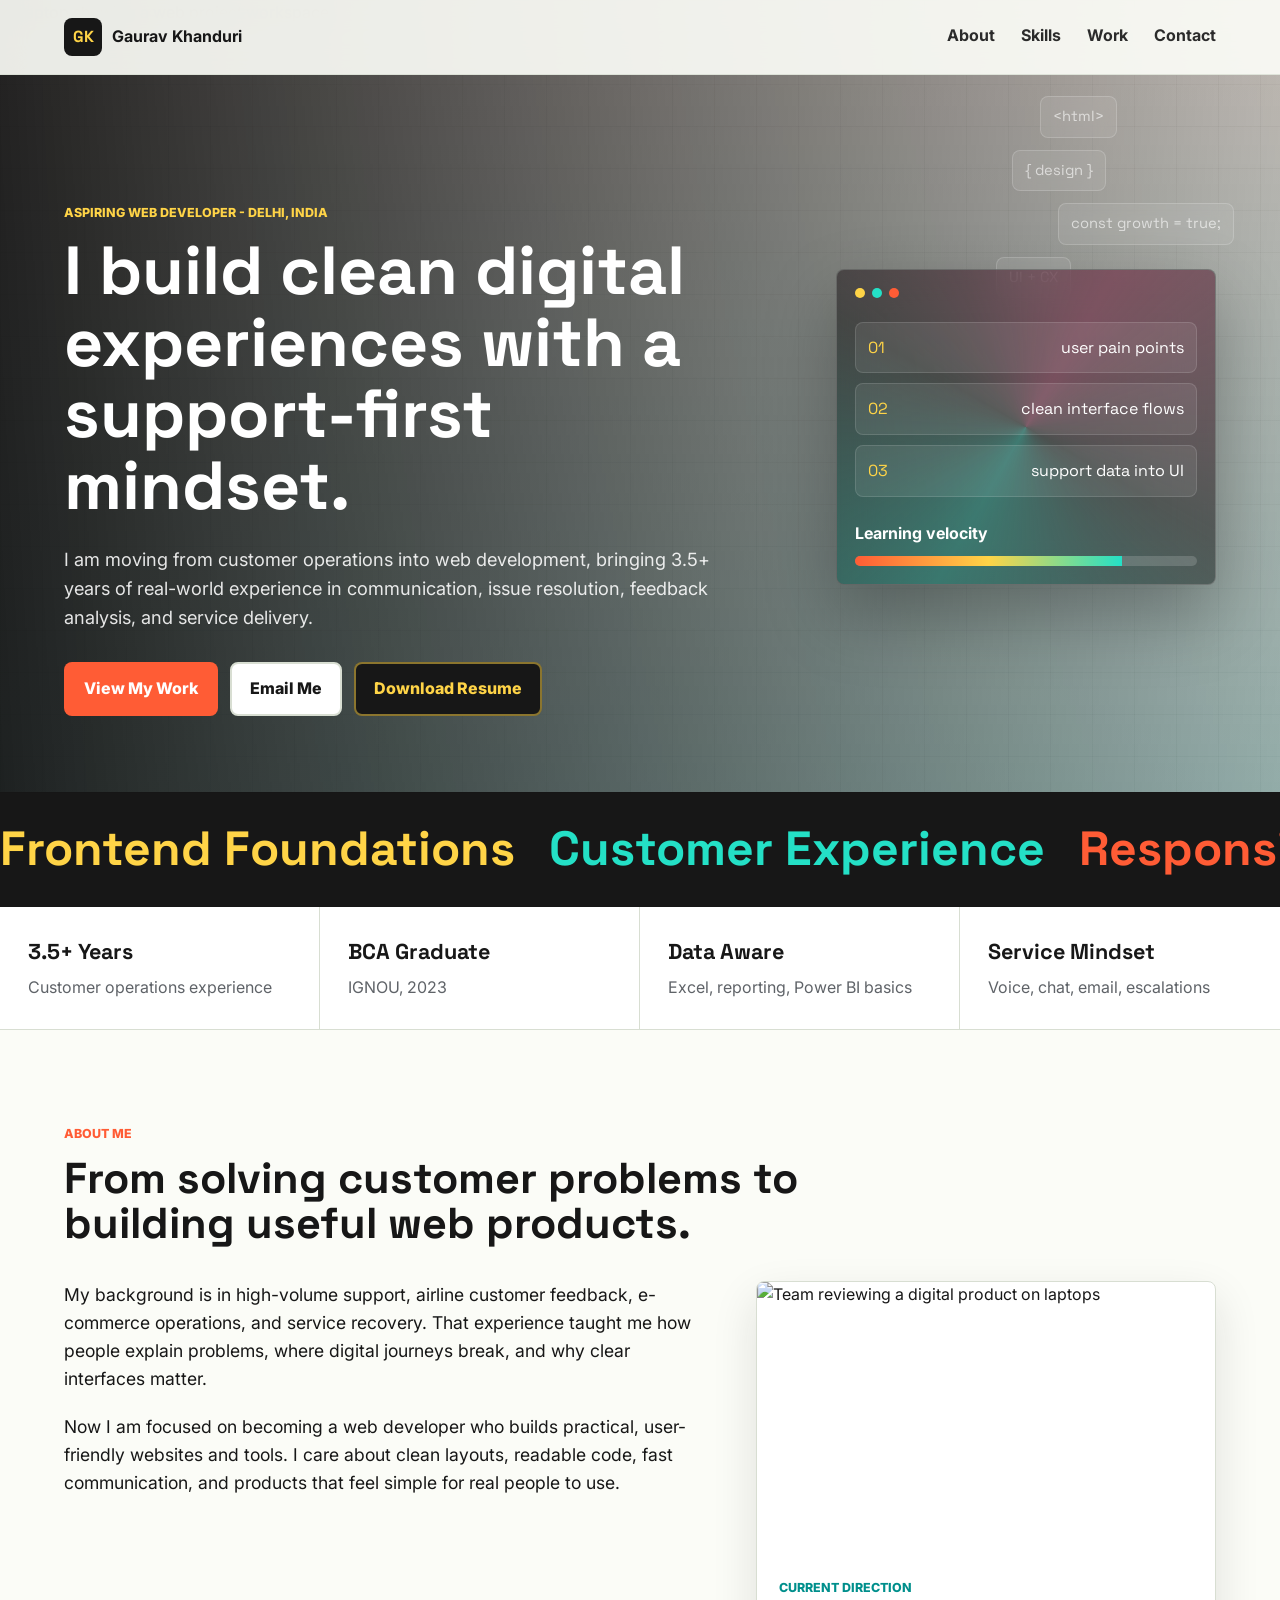
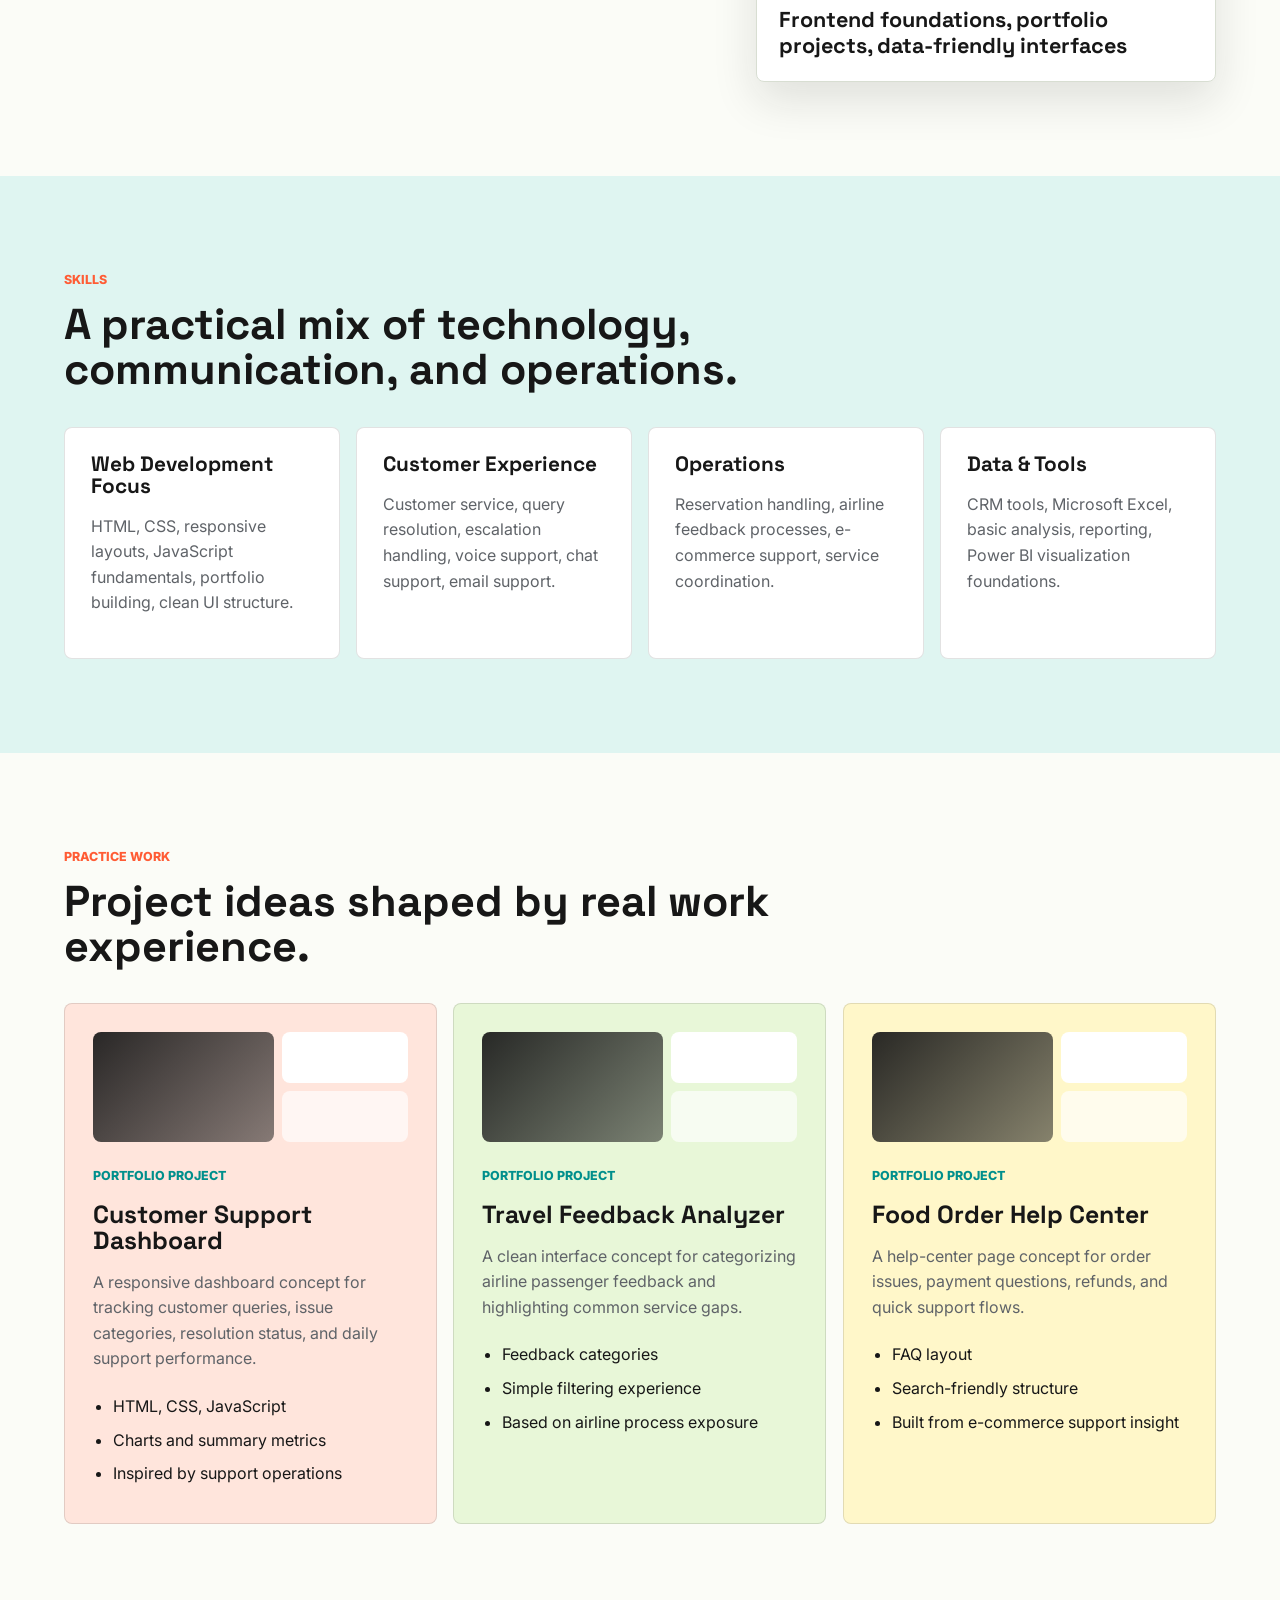
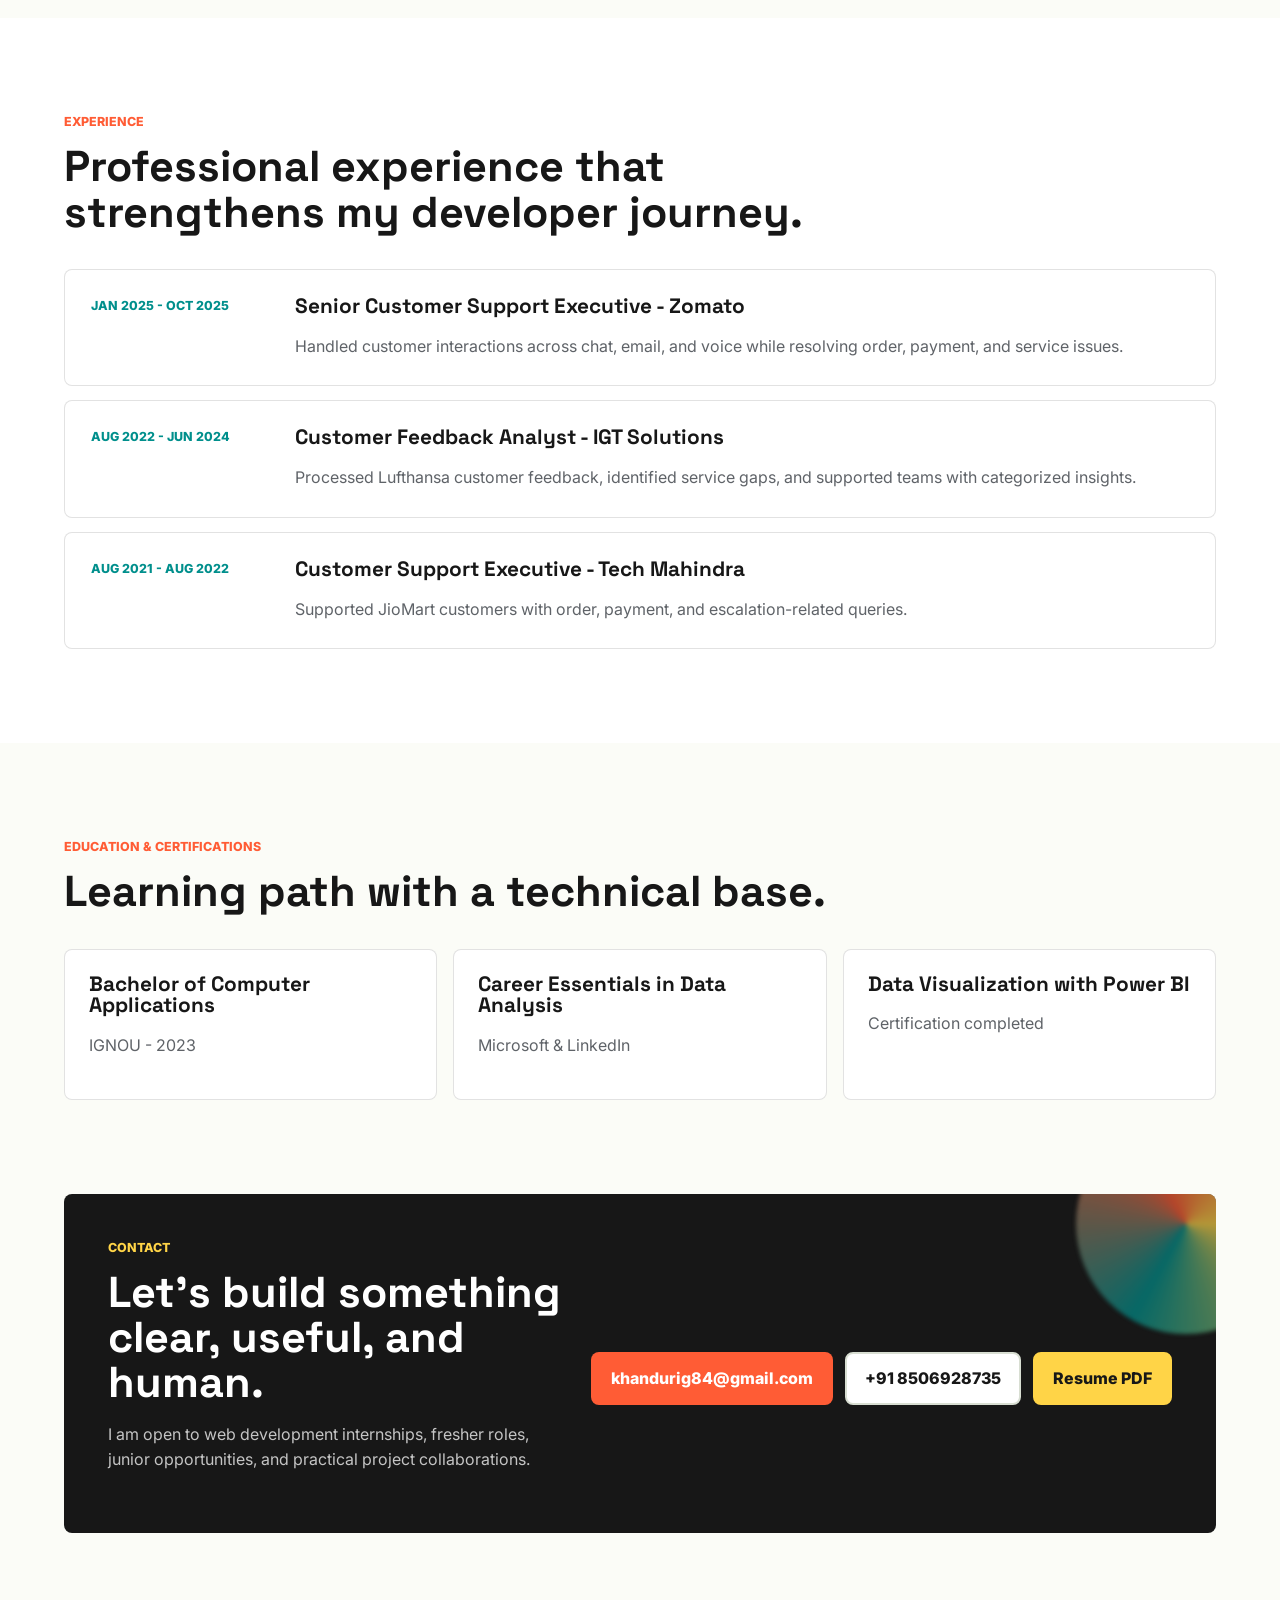
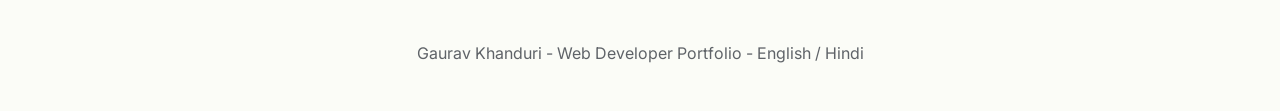
==== index.html @ 5c30df86 "Add files via upload" ====
<!DOCTYPE html>
<html lang="en">
<head>
  <meta charset="UTF-8">
  <meta name="viewport" content="width=device-width, initial-scale=1.0">
  <meta name="description" content="Portfolio of Gaurav Khanduri, an aspiring web developer from Delhi with a background in customer operations, airline processes, and data reporting.">
  <title>Gaurav Khanduri | Web Developer Portfolio</title>
  <link rel="preconnect" href="https://fonts.googleapis.com">
  <link rel="preconnect" href="https://fonts.gstatic.com" crossorigin>
  <link href="https://fonts.googleapis.com/css2?family=Inter:wght@400;500;600;700;800&family=Space+Grotesk:wght@600;700&display=swap" rel="stylesheet">
  <link rel="stylesheet" href="styles.css">
</head>
<body>
  <div class="scroll-progress" aria-hidden="true"></div>
  <div class="cursor-glow" aria-hidden="true"></div>

  <header class="site-header">
    <a class="brand" href="#home" aria-label="Gaurav Khanduri home">
      <span>GK</span>
      <strong>Gaurav Khanduri</strong>
    </a>
    <button class="menu-toggle" type="button" aria-label="Toggle navigation" aria-expanded="false">
      <span></span>
      <span></span>
    </button>
    <nav class="site-nav" aria-label="Primary navigation">
      <a href="#about">About</a>
      <a href="#skills">Skills</a>
      <a href="#work">Work</a>
      <a href="#contact">Contact</a>
    </nav>
  </header>

  <main id="home">
    <section class="hero">
      <img class="hero-image" src="https://images.unsplash.com/photo-1516321318423-f06f85e504b3?auto=format&fit=crop&w=1800&q=80" alt="Laptop showing a web project workspace">
      <div class="hero-overlay"></div>
      <div class="code-rain" aria-hidden="true">
        <span>&lt;html&gt;</span>
        <span>{ design }</span>
        <span>const growth = true;</span>
        <span>UI + CX</span>
      </div>
      <div class="hero-content">
        <p class="eyebrow reveal-item">Aspiring Web Developer - Delhi, India</p>
        <div class="headline-mask reveal-item">
          <h1>I build clean digital experiences with a support-first mindset.</h1>
        </div>
        <p class="hero-copy">
          I am moving from customer operations into web development, bringing 3.5+ years of real-world experience in communication, issue resolution, feedback analysis, and service delivery.
        </p>
        <div class="hero-actions">
          <a class="button primary" href="#work">View My Work</a>
          <a class="button secondary" href="mailto:khandurig84@gmail.com">Email Me</a>
          <a class="button resume-button" href="assets/Gaurav-Khanduri-Resume.pdf" download>Download Resume</a>
        </div>
      </div>
      <aside class="hero-lab" aria-label="Portfolio highlights">
        <div class="lab-topbar">
          <span></span>
          <span></span>
          <span></span>
        </div>
        <p class="lab-line"><span>01</span> user pain points</p>
        <p class="lab-line"><span>02</span> clean interface flows</p>
        <p class="lab-line"><span>03</span> support data into UI</p>
        <div class="lab-meter">
          <strong>Learning velocity</strong>
          <span></span>
        </div>
      </aside>
    </section>

    <section class="marquee-strip" aria-label="Portfolio focus areas">
      <div class="marquee-track">
        <span>Frontend Foundations</span>
        <span>Customer Experience</span>
        <span>Responsive UI</span>
        <span>Data-Friendly Design</span>
        <span>Service Thinking</span>
        <span>Frontend Foundations</span>
        <span>Customer Experience</span>
        <span>Responsive UI</span>
        <span>Data-Friendly Design</span>
        <span>Service Thinking</span>
      </div>
    </section>

    <section class="intro-strip reveal-section" aria-label="Quick profile">
      <div>
        <strong>3.5+ Years</strong>
        <span>Customer operations experience</span>
      </div>
      <div>
        <strong>BCA Graduate</strong>
        <span>IGNOU, 2023</span>
      </div>
      <div>
        <strong>Data Aware</strong>
        <span>Excel, reporting, Power BI basics</span>
      </div>
      <div>
        <strong>Service Mindset</strong>
        <span>Voice, chat, email, escalations</span>
      </div>
    </section>

    <section class="section about-section reveal-section" id="about">
      <div class="section-heading">
        <p class="eyebrow">About Me</p>
        <h2>From solving customer problems to building useful web products.</h2>
      </div>
      <div class="about-grid">
        <div class="about-copy">
          <p>
            My background is in high-volume support, airline customer feedback, e-commerce operations, and service recovery. That experience taught me how people explain problems, where digital journeys break, and why clear interfaces matter.
          </p>
          <p>
            Now I am focused on becoming a web developer who builds practical, user-friendly websites and tools. I care about clean layouts, readable code, fast communication, and products that feel simple for real people to use.
          </p>
        </div>
        <div class="profile-panel">
          <img src="https://images.unsplash.com/photo-1551434678-e076c223a692?auto=format&fit=crop&w=900&q=80" alt="Team reviewing a digital product on laptops">
          <div>
            <span>Current Direction</span>
            <strong>Frontend foundations, portfolio projects, data-friendly interfaces</strong>
          </div>
        </div>
      </div>
    </section>

    <section class="section skills-section reveal-section" id="skills">
      <div class="section-heading">
        <p class="eyebrow">Skills</p>
        <h2>A practical mix of technology, communication, and operations.</h2>
      </div>
      <div class="skill-lanes">
        <article class="skill-card motion-card">
          <h3>Web Development Focus</h3>
          <p>HTML, CSS, responsive layouts, JavaScript fundamentals, portfolio building, clean UI structure.</p>
        </article>
        <article class="skill-card motion-card">
          <h3>Customer Experience</h3>
          <p>Customer service, query resolution, escalation handling, voice support, chat support, email support.</p>
        </article>
        <article class="skill-card motion-card">
          <h3>Operations</h3>
          <p>Reservation handling, airline feedback processes, e-commerce support, service coordination.</p>
        </article>
        <article class="skill-card motion-card">
          <h3>Data & Tools</h3>
          <p>CRM tools, Microsoft Excel, basic analysis, reporting, Power BI visualization foundations.</p>
        </article>
      </div>
    </section>

    <section class="section work-section reveal-section" id="work">
      <div class="section-heading">
        <p class="eyebrow">Practice Work</p>
        <h2>Project ideas shaped by real work experience.</h2>
      </div>
      <div class="project-grid">
        <article class="project-card accent-coral motion-card">
          <div class="project-visual">
            <span></span><span></span><span></span>
          </div>
          <span class="project-tag">Portfolio Project</span>
          <h3>Customer Support Dashboard</h3>
          <p>A responsive dashboard concept for tracking customer queries, issue categories, resolution status, and daily support performance.</p>
          <ul>
            <li>HTML, CSS, JavaScript</li>
            <li>Charts and summary metrics</li>
            <li>Inspired by support operations</li>
          </ul>
        </article>
        <article class="project-card accent-green motion-card">
          <div class="project-visual">
            <span></span><span></span><span></span>
          </div>
          <span class="project-tag">Portfolio Project</span>
          <h3>Travel Feedback Analyzer</h3>
          <p>A clean interface concept for categorizing airline passenger feedback and highlighting common service gaps.</p>
          <ul>
            <li>Feedback categories</li>
            <li>Simple filtering experience</li>
            <li>Based on airline process exposure</li>
          </ul>
        </article>
        <article class="project-card accent-yellow motion-card">
          <div class="project-visual">
            <span></span><span></span><span></span>
          </div>
          <span class="project-tag">Portfolio Project</span>
          <h3>Food Order Help Center</h3>
          <p>A help-center page concept for order issues, payment questions, refunds, and quick support flows.</p>
          <ul>
            <li>FAQ layout</li>
            <li>Search-friendly structure</li>
            <li>Built from e-commerce support insight</li>
          </ul>
        </article>
      </div>
    </section>

    <section class="section timeline-section reveal-section">
      <div class="section-heading">
        <p class="eyebrow">Experience</p>
        <h2>Professional experience that strengthens my developer journey.</h2>
      </div>
      <div class="timeline">
        <article>
          <span>Jan 2025 - Oct 2025</span>
          <h3>Senior Customer Support Executive - Zomato</h3>
          <p>Handled customer interactions across chat, email, and voice while resolving order, payment, and service issues.</p>
        </article>
        <article>
          <span>Aug 2022 - Jun 2024</span>
          <h3>Customer Feedback Analyst - IGT Solutions</h3>
          <p>Processed Lufthansa customer feedback, identified service gaps, and supported teams with categorized insights.</p>
        </article>
        <article>
          <span>Aug 2021 - Aug 2022</span>
          <h3>Customer Support Executive - Tech Mahindra</h3>
          <p>Supported JioMart customers with order, payment, and escalation-related queries.</p>
        </article>
      </div>
    </section>

    <section class="section education-section reveal-section">
      <div class="section-heading">
        <p class="eyebrow">Education & Certifications</p>
        <h2>Learning path with a technical base.</h2>
      </div>
      <div class="education-list">
        <article>
          <h3>Bachelor of Computer Applications</h3>
          <p>IGNOU - 2023</p>
        </article>
        <article>
          <h3>Career Essentials in Data Analysis</h3>
          <p>Microsoft & LinkedIn</p>
        </article>
        <article>
          <h3>Data Visualization with Power BI</h3>
          <p>Certification completed</p>
        </article>
      </div>
    </section>

    <section class="contact-section reveal-section" id="contact">
      <div>
        <p class="eyebrow">Contact</p>
        <h2>Let's build something clear, useful, and human.</h2>
        <p>I am open to web development internships, fresher roles, junior opportunities, and practical project collaborations.</p>
      </div>
      <div class="contact-actions">
        <a class="button primary" href="mailto:khandurig84@gmail.com">khandurig84@gmail.com</a>
        <a class="button secondary" href="tel:+918506928735">+91 8506928735</a>
        <a class="button resume-button" href="assets/Gaurav-Khanduri-Resume.pdf" download>Resume PDF</a>
      </div>
    </section>
  </main>

  <footer>
    <p>Gaurav Khanduri - Web Developer Portfolio - English / Hindi</p>
  </footer>

  <script src="script.js"></script>
</body>
</html>
---- styles.css ----
:root {
  --ink: #171717;
  --muted: #5f6368;
  --paper: #fbfcf7;
  --white: #ffffff;
  --line: #d8ded2;
  --teal: #008f8c;
  --coral: #ff5c35;
  --green: #79c143;
  --yellow: #ffd447;
  --soft-teal: #dff5f1;
  --soft-coral: #ffe5dc;
  --soft-green: #e8f7d8;
  --electric: #24e0c6;
  --pink: #ff4d8d;
  --shadow: 0 18px 45px rgba(23, 23, 23, 0.12);
}

* {
  box-sizing: border-box;
}

html {
  scroll-behavior: smooth;
}

body {
  margin: 0;
  overflow-x: hidden;
  background: var(--paper);
  color: var(--ink);
  font-family: "Inter", Arial, sans-serif;
  line-height: 1.6;
}

body::before {
  position: fixed;
  inset: 0;
  z-index: -2;
  background:
    linear-gradient(rgba(23, 23, 23, 0.035) 1px, transparent 1px),
    linear-gradient(90deg, rgba(23, 23, 23, 0.035) 1px, transparent 1px);
  background-size: 42px 42px;
  content: "";
}

img {
  display: block;
  max-width: 100%;
}

a {
  color: inherit;
  text-decoration: none;
}

.scroll-progress {
  position: fixed;
  top: 0;
  left: 0;
  z-index: 60;
  width: 100%;
  height: 4px;
  background: linear-gradient(90deg, var(--coral), var(--yellow), var(--electric));
  transform: scaleX(0);
  transform-origin: left;
}

.cursor-glow {
  position: fixed;
  top: 0;
  left: 0;
  z-index: 50;
  width: 220px;
  height: 220px;
  pointer-events: none;
  background: radial-gradient(circle, rgba(255, 212, 71, 0.28), rgba(0, 143, 140, 0.13) 36%, transparent 68%);
  border-radius: 50%;
  opacity: 0;
  transform: translate3d(-50%, -50%, 0);
  transition: opacity 180ms ease;
  mix-blend-mode: screen;
}

.site-header {
  position: fixed;
  top: 0;
  left: 0;
  right: 0;
  z-index: 20;
  display: flex;
  align-items: center;
  justify-content: space-between;
  gap: 24px;
  padding: 18px 5%;
  background: rgba(251, 252, 247, 0.92);
  border-bottom: 1px solid rgba(216, 222, 210, 0.78);
  backdrop-filter: blur(14px);
  animation: headerDrop 700ms ease both;
}

.brand {
  display: inline-flex;
  align-items: center;
  gap: 10px;
  font-weight: 800;
}

.brand span {
  display: grid;
  width: 38px;
  height: 38px;
  place-items: center;
  background: var(--ink);
  color: var(--yellow);
  border-radius: 8px;
  font-family: "Space Grotesk", Arial, sans-serif;
  animation: logoPulse 3.6s ease-in-out infinite;
}

.site-nav {
  display: flex;
  align-items: center;
  gap: 26px;
  color: #2b2b2b;
  font-weight: 700;
}

.site-nav a {
  position: relative;
  border-bottom: 2px solid transparent;
}

.site-nav a::after {
  position: absolute;
  left: 0;
  bottom: -4px;
  width: 100%;
  height: 2px;
  background: var(--coral);
  content: "";
  transform: scaleX(0);
  transform-origin: left;
  transition: transform 180ms ease;
}

.site-nav a:hover::after {
  transform: scaleX(1);
}

.menu-toggle {
  display: none;
  width: 42px;
  height: 38px;
  border: 1px solid var(--line);
  border-radius: 8px;
  background: var(--white);
}

.menu-toggle span {
  display: block;
  width: 20px;
  height: 2px;
  margin: 6px auto;
  background: var(--ink);
}

.hero {
  position: relative;
  min-height: 88vh;
  display: grid;
  grid-template-columns: minmax(0, 1fr) minmax(280px, 380px);
  gap: 44px;
  align-items: end;
  overflow: hidden;
  padding: 138px 5% 76px;
}

.hero-image,
.hero-overlay {
  position: absolute;
  inset: 0;
  width: 100%;
  height: 100%;
}

.hero-image {
  object-fit: cover;
  animation: heroZoom 16s ease-in-out infinite alternate;
}

.hero-overlay {
  background:
    linear-gradient(90deg, rgba(12, 12, 12, 0.9), rgba(12, 12, 12, 0.58), rgba(12, 12, 12, 0.25)),
    linear-gradient(0deg, rgba(0, 143, 140, 0.24), rgba(255, 92, 53, 0.08));
}

.hero-content {
  position: relative;
  z-index: 1;
  width: min(780px, 100%);
  color: var(--white);
}

.hero-lab {
  position: relative;
  z-index: 1;
  align-self: center;
  overflow: hidden;
  padding: 18px;
  border: 1px solid rgba(255, 255, 255, 0.18);
  border-radius: 8px;
  background: rgba(13, 13, 13, 0.5);
  color: var(--white);
  box-shadow: 0 30px 70px rgba(0, 0, 0, 0.28);
  backdrop-filter: blur(18px);
  animation: labFloat 6s ease-in-out infinite;
}

.hero-lab::before {
  position: absolute;
  inset: -40%;
  background: conic-gradient(from 120deg, transparent, rgba(36, 224, 198, 0.3), transparent, rgba(255, 77, 141, 0.24), transparent);
  content: "";
  animation: spinAccent 14s linear infinite;
}

.hero-lab > * {
  position: relative;
  z-index: 1;
}

.lab-topbar {
  display: flex;
  gap: 7px;
  margin-bottom: 24px;
}

.lab-topbar span {
  width: 10px;
  height: 10px;
  border-radius: 50%;
  background: var(--yellow);
}

.lab-topbar span:nth-child(2) {
  background: var(--electric);
}

.lab-topbar span:nth-child(3) {
  background: var(--coral);
}

.lab-line {
  display: flex;
  justify-content: space-between;
  gap: 18px;
  margin: 10px 0;
  padding: 12px;
  border: 1px solid rgba(255, 255, 255, 0.13);
  border-radius: 8px;
  background: rgba(255, 255, 255, 0.08);
  font-family: "Space Grotesk", Arial, sans-serif;
}

.lab-line span {
  color: var(--yellow);
}

.lab-meter {
  margin-top: 24px;
}

.lab-meter strong {
  display: block;
  margin-bottom: 10px;
}

.lab-meter span {
  display: block;
  height: 10px;
  overflow: hidden;
  border-radius: 8px;
  background: rgba(255, 255, 255, 0.16);
}

.lab-meter span::before {
  display: block;
  width: 78%;
  height: 100%;
  background: linear-gradient(90deg, var(--coral), var(--yellow), var(--electric));
  content: "";
  animation: meterFlow 2.8s ease-in-out infinite;
}

.headline-mask {
  overflow: hidden;
}

.eyebrow {
  margin: 0 0 12px;
  color: var(--coral);
  font-size: 0.78rem;
  font-weight: 800;
  text-transform: uppercase;
}

.hero .eyebrow {
  color: var(--yellow);
}

h1,
h2,
h3 {
  margin: 0;
  font-family: "Space Grotesk", Arial, sans-serif;
  line-height: 1.05;
}

h1 {
  max-width: 760px;
  font-size: 4.25rem;
  animation: headlineRise 950ms 160ms cubic-bezier(0.2, 0.8, 0.2, 1) both;
}

h2 {
  max-width: 820px;
  font-size: 2.7rem;
}

h3 {
  font-size: 1.3rem;
}

.hero-copy {
  max-width: 650px;
  margin: 24px 0 0;
  color: rgba(255, 255, 255, 0.88);
  font-size: 1.14rem;
  animation: softRise 780ms 360ms ease both;
}

.hero-actions,
.contact-actions {
  display: flex;
  flex-wrap: wrap;
  gap: 12px;
  margin-top: 30px;
}

.hero-actions {
  animation: softRise 780ms 520ms ease both;
}

.button {
  position: relative;
  display: inline-flex;
  align-items: center;
  justify-content: center;
  min-height: 48px;
  overflow: hidden;
  padding: 12px 18px;
  border: 2px solid transparent;
  border-radius: 8px;
  font-weight: 800;
  transition: transform 180ms ease, box-shadow 180ms ease, background 180ms ease;
}

.button::before {
  position: absolute;
  inset: 0;
  background: linear-gradient(110deg, transparent, rgba(255, 255, 255, 0.38), transparent);
  content: "";
  transform: translateX(-120%);
}

.button:hover {
  transform: translateY(-2px);
  box-shadow: var(--shadow);
}

.button:hover::before {
  animation: buttonShine 650ms ease;
}

.button.primary {
  background: var(--coral);
  color: var(--white);
}

.button.secondary {
  background: var(--white);
  color: var(--ink);
  border-color: var(--line);
}

.button.resume-button {
  background: var(--ink);
  color: var(--yellow);
  border-color: rgba(255, 212, 71, 0.5);
}

.contact-section .button.resume-button {
  background: var(--yellow);
  color: var(--ink);
  border-color: var(--yellow);
}

.intro-strip {
  display: grid;
  grid-template-columns: repeat(4, 1fr);
  border-bottom: 1px solid var(--line);
  background: var(--white);
}

.marquee-strip {
  overflow: hidden;
  padding: 18px 0;
  border-top: 1px solid rgba(23, 23, 23, 0.16);
  border-bottom: 1px solid rgba(23, 23, 23, 0.16);
  background: var(--ink);
  color: var(--white);
}

.marquee-track {
  display: flex;
  width: max-content;
  gap: 34px;
  animation: marqueeMove 22s linear infinite;
}

.marquee-track span {
  font-family: "Space Grotesk", Arial, sans-serif;
  font-size: 3rem;
  font-weight: 700;
  white-space: nowrap;
}

.marquee-track span:nth-child(3n + 1) {
  color: var(--yellow);
}

.marquee-track span:nth-child(3n + 2) {
  color: var(--electric);
}

.marquee-track span:nth-child(3n + 3) {
  color: var(--coral);
}

.intro-strip div {
  min-height: 120px;
  padding: 28px;
  border-right: 1px solid var(--line);
  transition: background 180ms ease, transform 180ms ease;
}

.intro-strip div:hover {
  background: #f2fff7;
  transform: translateY(-4px);
}

.intro-strip div:last-child {
  border-right: 0;
}

.intro-strip strong,
.intro-strip span {
  display: block;
}

.intro-strip strong {
  font-family: "Space Grotesk", Arial, sans-serif;
  font-size: 1.35rem;
}

.intro-strip span {
  margin-top: 6px;
  color: var(--muted);
}

.section {
  padding: 94px 5%;
}

.section-heading {
  margin-bottom: 34px;
}

.reveal-section {
  opacity: 0;
  transform: translateY(42px);
  transition: opacity 750ms ease, transform 750ms cubic-bezier(0.2, 0.8, 0.2, 1);
}

.reveal-section.is-visible {
  opacity: 1;
  transform: translateY(0);
}

.reveal-item {
  animation: softRise 760ms ease both;
}

.about-grid {
  display: grid;
  grid-template-columns: minmax(0, 1fr) minmax(320px, 460px);
  gap: 42px;
  align-items: start;
}

.about-copy {
  max-width: 800px;
  font-size: 1.1rem;
}

.about-copy p {
  margin: 0 0 20px;
}

.profile-panel {
  overflow: hidden;
  border: 1px solid var(--line);
  border-radius: 8px;
  background: var(--white);
  box-shadow: var(--shadow);
  transition: transform 240ms ease, box-shadow 240ms ease;
}

.profile-panel:hover {
  transform: rotate(-1deg) translateY(-6px);
  box-shadow: 0 24px 60px rgba(23, 23, 23, 0.16);
}

.profile-panel img {
  width: 100%;
  height: 270px;
  object-fit: cover;
}

.profile-panel div {
  padding: 22px;
}

.profile-panel span,
.project-tag,
.timeline span {
  color: var(--teal);
  font-size: 0.78rem;
  font-weight: 800;
  text-transform: uppercase;
}

.profile-panel strong {
  display: block;
  margin-top: 8px;
  font-family: "Space Grotesk", Arial, sans-serif;
  font-size: 1.35rem;
  line-height: 1.2;
}

.skills-section {
  background: var(--soft-teal);
}

.skill-lanes,
.project-grid,
.education-list {
  display: grid;
  grid-template-columns: repeat(4, 1fr);
  gap: 16px;
}

.skill-card,
.project-card,
.education-list article,
.timeline article {
  position: relative;
  overflow: hidden;
  border: 1px solid rgba(23, 23, 23, 0.12);
  border-radius: 8px;
  background: var(--white);
}

.motion-card {
  transform: perspective(900px) rotateX(var(--rx, 0deg)) rotateY(var(--ry, 0deg)) translateY(0);
}

.skill-card::before,
.project-card::before,
.education-list article::before,
.timeline article::before {
  position: absolute;
  inset: 0;
  background: linear-gradient(135deg, rgba(255, 255, 255, 0.78), transparent 42%);
  content: "";
  opacity: 0;
  transition: opacity 220ms ease;
}

.skill-card:hover::before,
.project-card:hover::before,
.education-list article:hover::before,
.timeline article:hover::before {
  opacity: 1;
}

.skill-card {
  min-height: 220px;
  padding: 26px;
  transition: transform 220ms ease, box-shadow 220ms ease;
}

.skill-card:hover {
  transform: perspective(900px) rotateX(var(--rx, 0deg)) rotateY(var(--ry, 0deg)) translateY(-8px);
  box-shadow: var(--shadow);
}

.skill-card p,
.project-card p,
.education-list p,
.timeline p {
  color: var(--muted);
}

.work-section {
  background: var(--paper);
}

.project-grid {
  grid-template-columns: repeat(3, 1fr);
}

.project-card {
  min-height: 360px;
  padding: 28px;
  transition: transform 220ms ease, box-shadow 220ms ease;
}

.project-card:hover {
  transform: perspective(900px) rotateX(var(--rx, 0deg)) rotateY(var(--ry, 0deg)) translateY(-10px);
  box-shadow: var(--shadow);
}

.project-visual {
  display: grid;
  grid-template-columns: 1fr 0.7fr;
  gap: 8px;
  height: 110px;
  margin-bottom: 20px;
}

.project-visual span {
  border-radius: 8px;
  background: rgba(23, 23, 23, 0.12);
}

.project-visual span:first-child {
  grid-row: span 2;
  background: linear-gradient(135deg, rgba(23, 23, 23, 0.92), rgba(23, 23, 23, 0.52));
  animation: visualPulse 3s ease-in-out infinite;
}

.project-visual span:nth-child(2) {
  background: var(--white);
}

.project-visual span:nth-child(3) {
  background: rgba(255, 255, 255, 0.68);
}

.project-card h3 {
  margin-top: 14px;
  font-size: 1.55rem;
}

.project-card ul {
  margin: 22px 0 0;
  padding-left: 20px;
}

.project-card li {
  margin: 8px 0;
}

.accent-coral {
  background: var(--soft-coral);
}

.accent-green {
  background: var(--soft-green);
}

.accent-yellow {
  background: #fff7c9;
}

.timeline-section {
  background: var(--white);
}

.timeline {
  display: grid;
  gap: 14px;
}

.timeline article {
  display: grid;
  grid-template-columns: 180px minmax(0, 1fr);
  gap: 24px;
  padding: 26px;
  transition: transform 220ms ease, border-color 220ms ease;
}

.timeline article:hover {
  border-color: var(--teal);
  transform: translateX(8px);
}

.timeline article h3,
.timeline article p {
  grid-column: 2;
}

.timeline article h3 {
  grid-row: 1;
}

.timeline article p {
  margin: -8px 0 0;
}

.education-section {
  background: var(--paper);
}

.education-list {
  grid-template-columns: repeat(3, 1fr);
}

.education-list article {
  min-height: 150px;
  padding: 24px;
  transition: transform 220ms ease, box-shadow 220ms ease;
}

.education-list article:hover {
  transform: translateY(-7px);
  box-shadow: var(--shadow);
}

.contact-section {
  position: relative;
  display: grid;
  grid-template-columns: minmax(0, 1fr) auto;
  gap: 30px;
  align-items: center;
  overflow: hidden;
  margin: 0 5% 5%;
  padding: 44px;
  background: var(--ink);
  color: var(--white);
  border-radius: 8px;
}

.contact-section::before {
  position: absolute;
  top: -80px;
  right: -80px;
  width: 220px;
  height: 220px;
  background: conic-gradient(from 90deg, var(--yellow), var(--teal), var(--coral), var(--yellow));
  border-radius: 50%;
  content: "";
  filter: blur(2px);
  opacity: 0.68;
  animation: spinAccent 10s linear infinite;
}

.contact-section > * {
  position: relative;
  z-index: 1;
}

.contact-section p {
  max-width: 700px;
  color: rgba(255, 255, 255, 0.75);
}

.contact-section .eyebrow {
  color: var(--yellow);
}

footer {
  padding: 28px 5%;
  color: var(--muted);
  text-align: center;
}

.code-rain {
  position: absolute;
  inset: 96px 5% auto auto;
  z-index: 1;
  display: grid;
  gap: 12px;
  color: rgba(255, 255, 255, 0.62);
  font-family: "Space Grotesk", Arial, sans-serif;
  font-size: 0.92rem;
  pointer-events: none;
}

.code-rain span {
  width: max-content;
  padding: 8px 12px;
  background: rgba(255, 255, 255, 0.08);
  border: 1px solid rgba(255, 255, 255, 0.18);
  border-radius: 8px;
  backdrop-filter: blur(10px);
  animation: floatCode 4.4s ease-in-out infinite;
}

.code-rain span:nth-child(2) {
  animation-delay: 500ms;
  transform: translateX(-28px);
}

.code-rain span:nth-child(3) {
  animation-delay: 950ms;
  transform: translateX(18px);
}

.code-rain span:nth-child(4) {
  animation-delay: 1400ms;
  transform: translateX(-44px);
}

@keyframes headerDrop {
  from {
    transform: translateY(-100%);
  }
}

@keyframes logoPulse {
  0%,
  100% {
    box-shadow: 0 0 0 rgba(255, 212, 71, 0);
  }

  50% {
    box-shadow: 0 0 0 8px rgba(255, 212, 71, 0.18);
  }
}

@keyframes heroZoom {
  from {
    transform: scale(1);
  }

  to {
    transform: scale(1.08);
  }
}

@keyframes headlineRise {
  from {
    opacity: 0;
    transform: translateY(100%);
  }
}

@keyframes softRise {
  from {
    opacity: 0;
    transform: translateY(22px);
  }

  to {
    opacity: 1;
    transform: translateY(0);
  }
}

@keyframes buttonShine {
  to {
    transform: translateX(120%);
  }
}

@keyframes floatCode {
  0%,
  100% {
    translate: 0 0;
  }

  50% {
    translate: 0 -14px;
  }
}

@keyframes spinAccent {
  to {
    transform: rotate(360deg);
  }
}

@keyframes labFloat {
  0%,
  100% {
    transform: translateY(0);
  }

  50% {
    transform: translateY(-14px);
  }
}

@keyframes meterFlow {
  0%,
  100% {
    transform: translateX(-8%);
  }

  50% {
    transform: translateX(8%);
  }
}

@keyframes marqueeMove {
  to {
    transform: translateX(-50%);
  }
}

@keyframes visualPulse {
  0%,
  100% {
    filter: saturate(1);
  }

  50% {
    filter: saturate(1.6);
  }
}

@media (prefers-reduced-motion: reduce) {
  *,
  *::before,
  *::after {
    animation-duration: 1ms !important;
    animation-iteration-count: 1 !important;
    scroll-behavior: auto !important;
    transition-duration: 1ms !important;
  }
}

@media (max-width: 980px) {
  h1 {
    font-size: 3.2rem;
  }

  h2 {
    font-size: 2.15rem;
  }

  .intro-strip,
  .skill-lanes {
    grid-template-columns: repeat(2, 1fr);
  }

  .about-grid,
  .project-grid,
  .education-list,
  .contact-section,
  .hero {
    grid-template-columns: 1fr;
  }

  .contact-actions {
    margin-top: 0;
  }

  .marquee-track span {
    font-size: 2.25rem;
  }
}

@media (max-width: 720px) {
  .site-header {
    padding: 14px 18px;
  }

  .brand strong {
    display: none;
  }

  .menu-toggle {
    display: inline-block;
  }

  .site-nav {
    position: absolute;
    top: 67px;
    left: 18px;
    right: 18px;
    display: none;
    flex-direction: column;
    align-items: stretch;
    gap: 0;
    padding: 10px;
    background: var(--white);
    border: 1px solid var(--line);
    border-radius: 8px;
    box-shadow: var(--shadow);
  }

  .site-nav.is-open {
    display: flex;
  }

  .site-nav a {
    padding: 12px;
  }

  .hero {
    min-height: 86vh;
    padding: 120px 18px 48px;
  }

  .code-rain,
  .hero-lab {
    display: none;
  }

  h1 {
    font-size: 2.45rem;
  }

  h2 {
    font-size: 1.85rem;
  }

  .hero-copy {
    font-size: 1rem;
  }

  .marquee-track span {
    font-size: 1.5rem;
  }

  .intro-strip,
  .skill-lanes {
    grid-template-columns: 1fr;
  }

  .intro-strip div {
    min-height: auto;
    border-right: 0;
    border-bottom: 1px solid var(--line);
  }

  .section {
    padding: 66px 18px;
  }

  .profile-panel img {
    height: 210px;
  }

  .timeline article {
    grid-template-columns: 1fr;
    gap: 8px;
  }

  .timeline article h3,
  .timeline article p {
    grid-column: 1;
  }

  .contact-section {
    margin: 0 18px 18px;
    padding: 26px;
  }

  .button {
    width: 100%;
  }
}
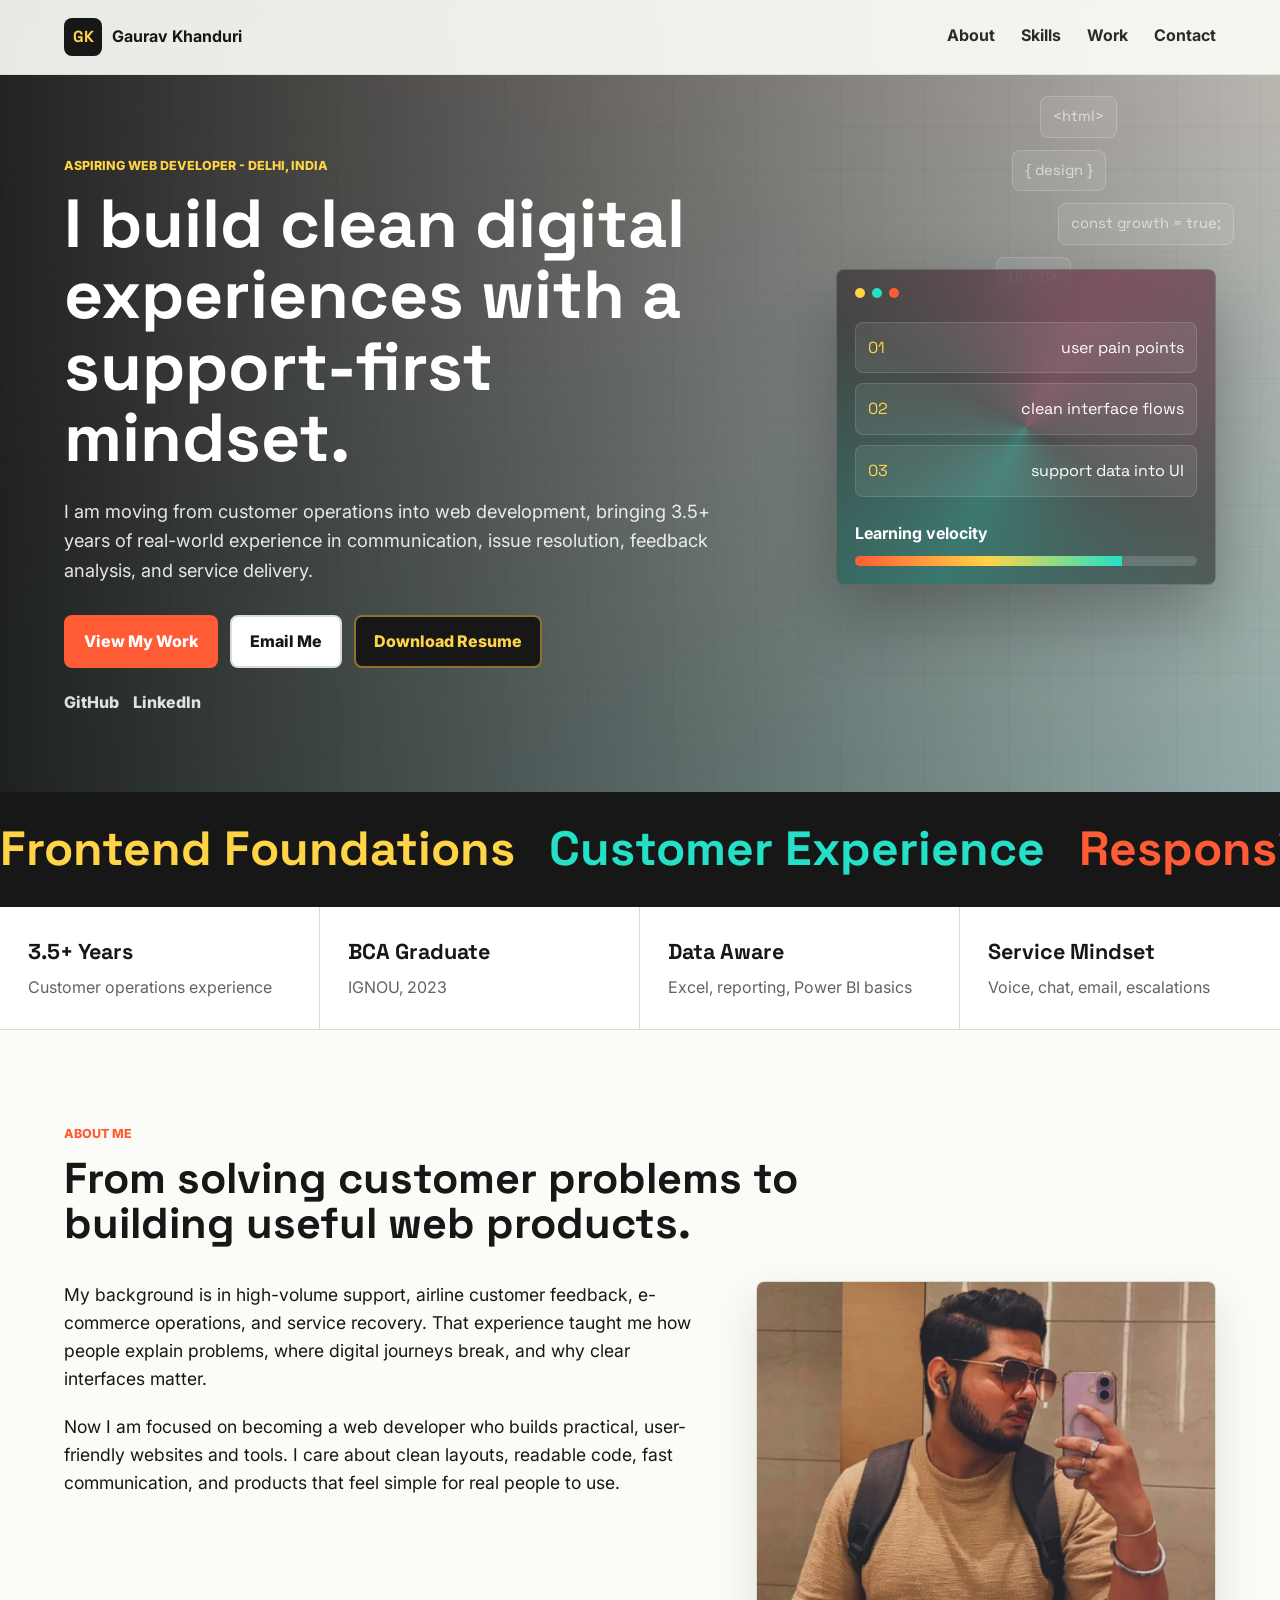
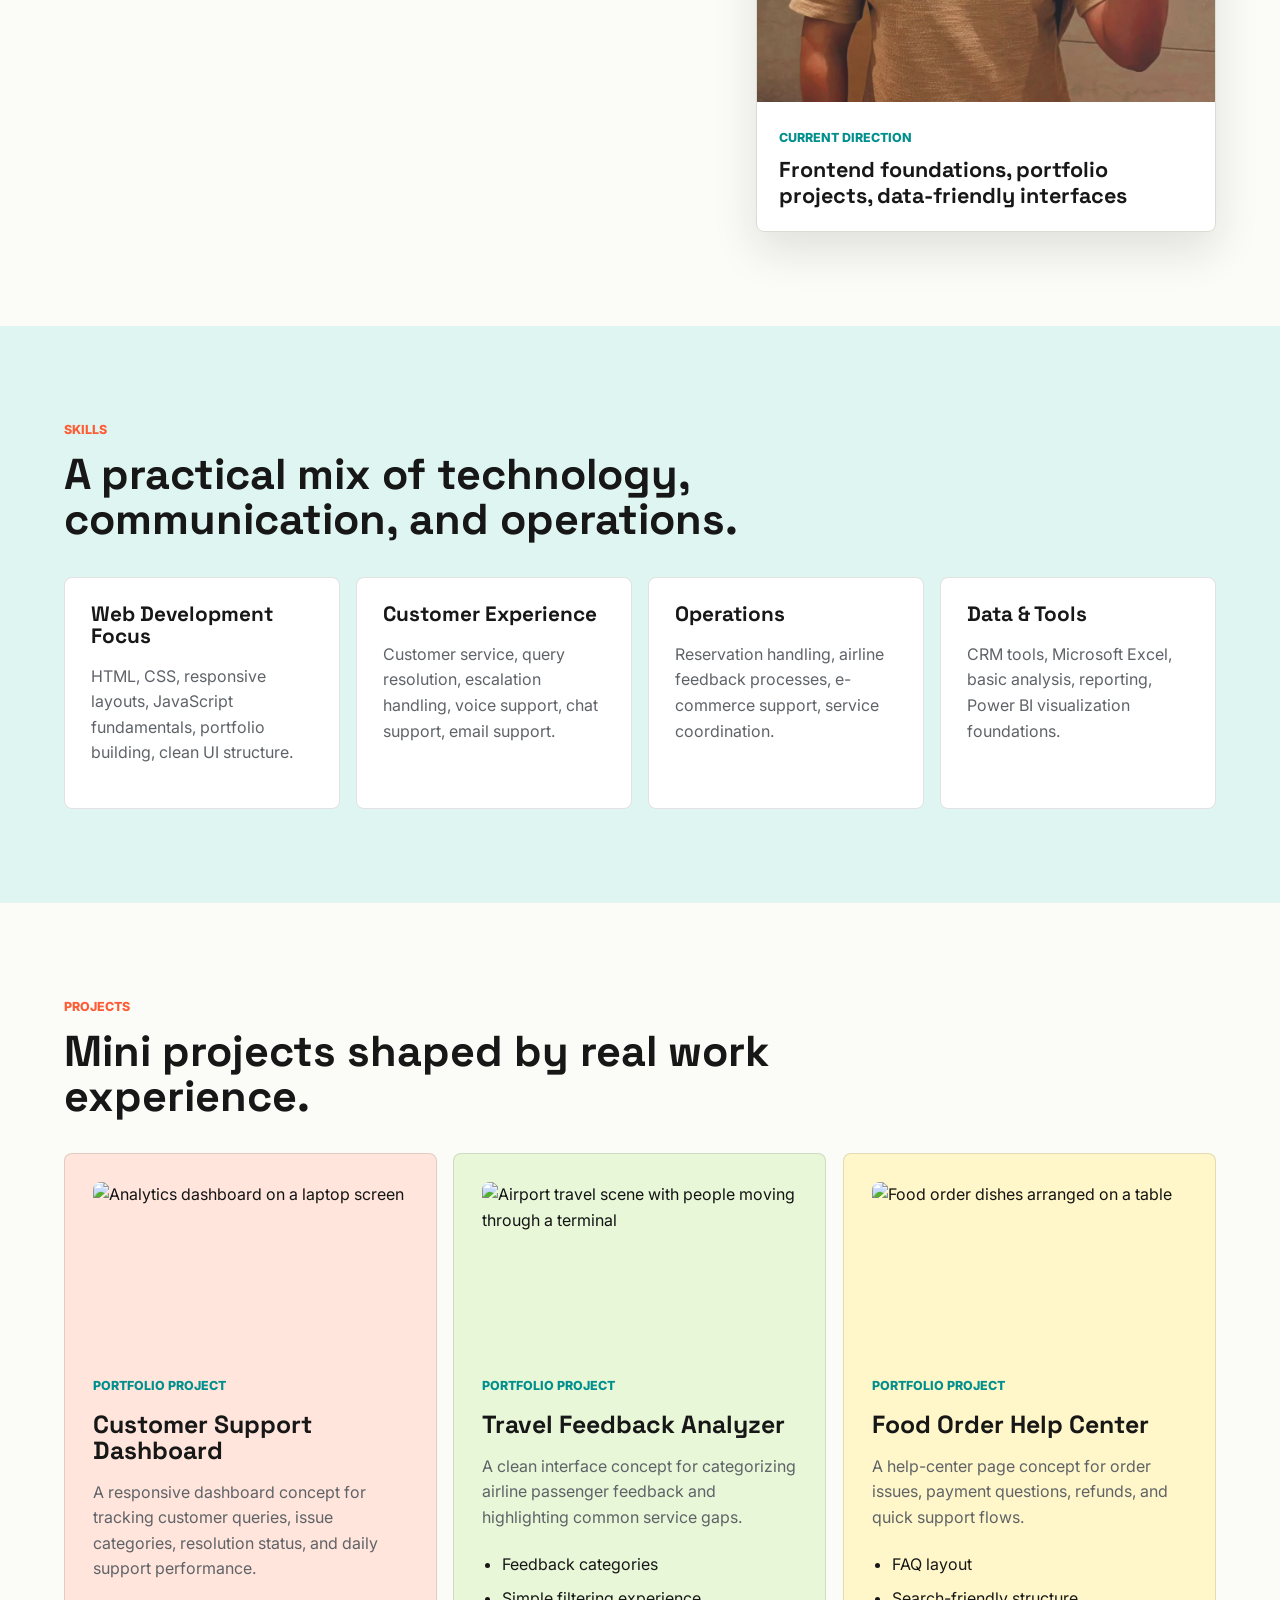
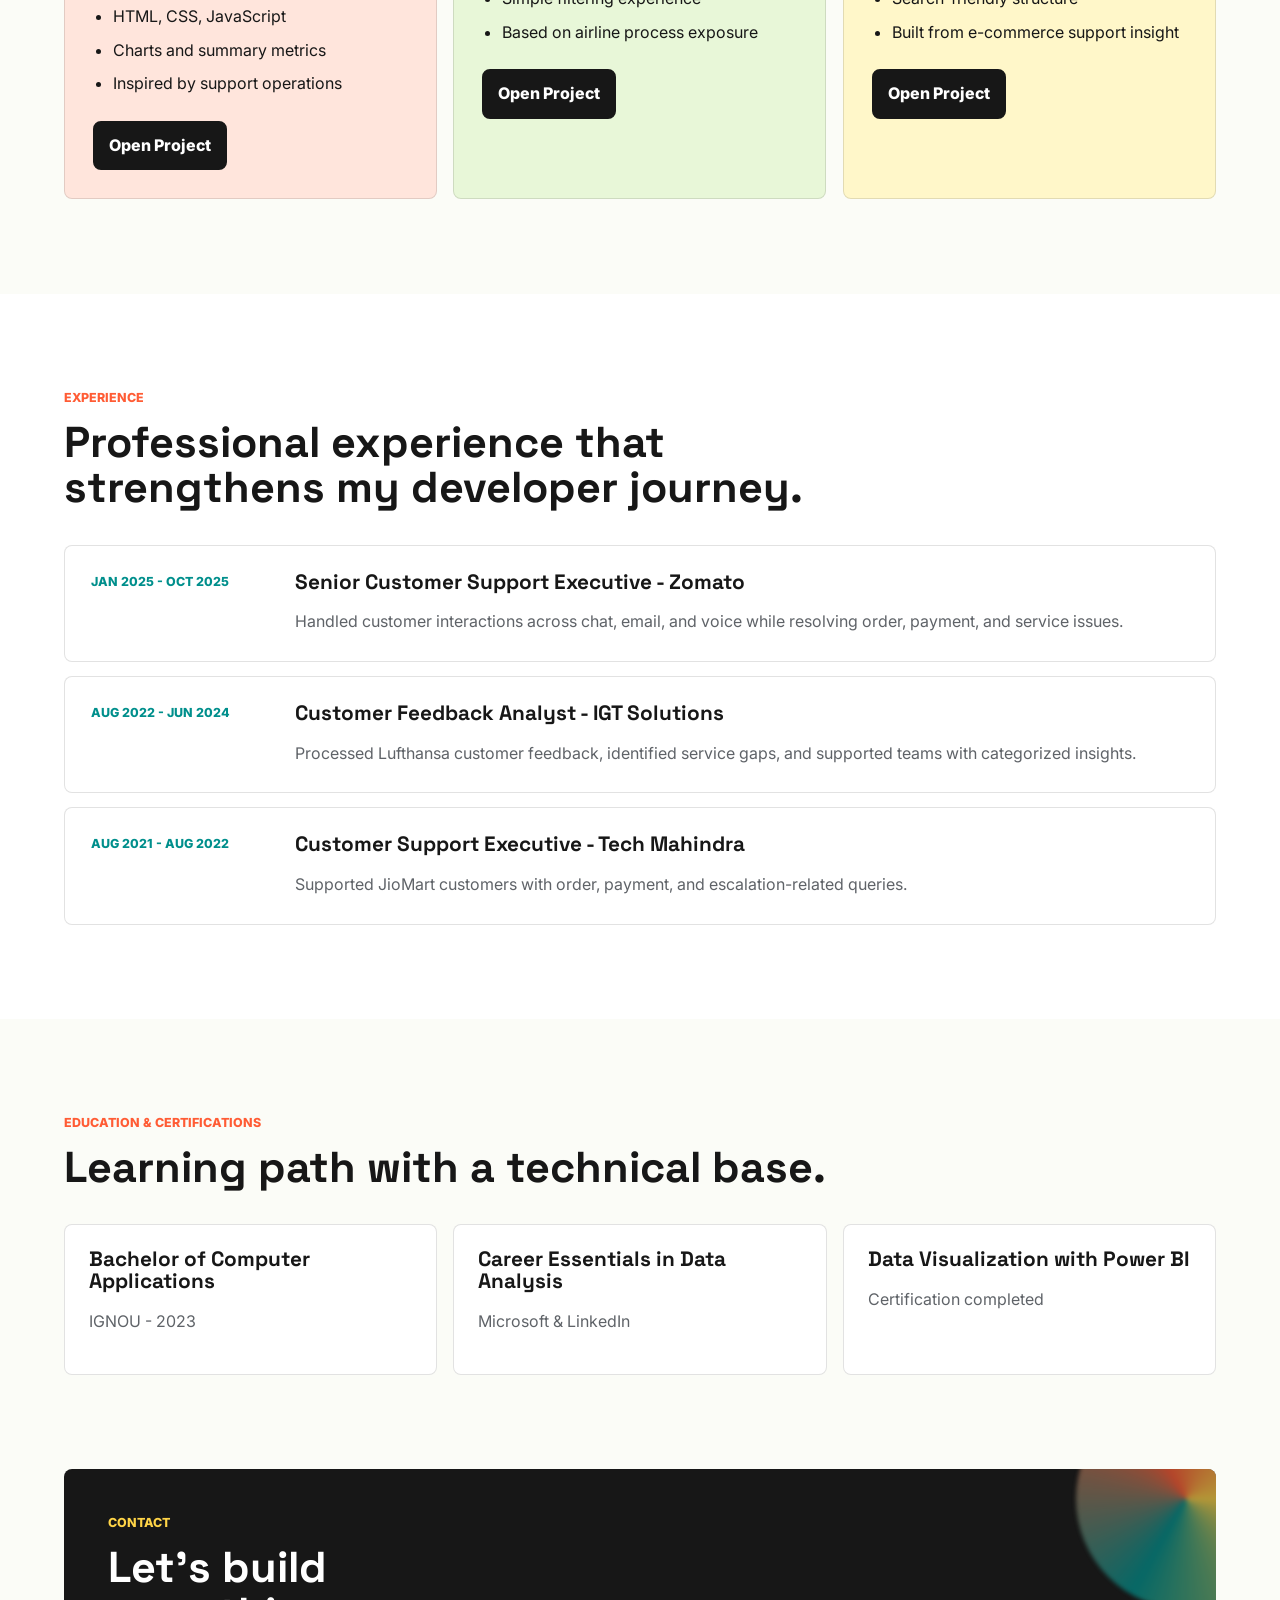
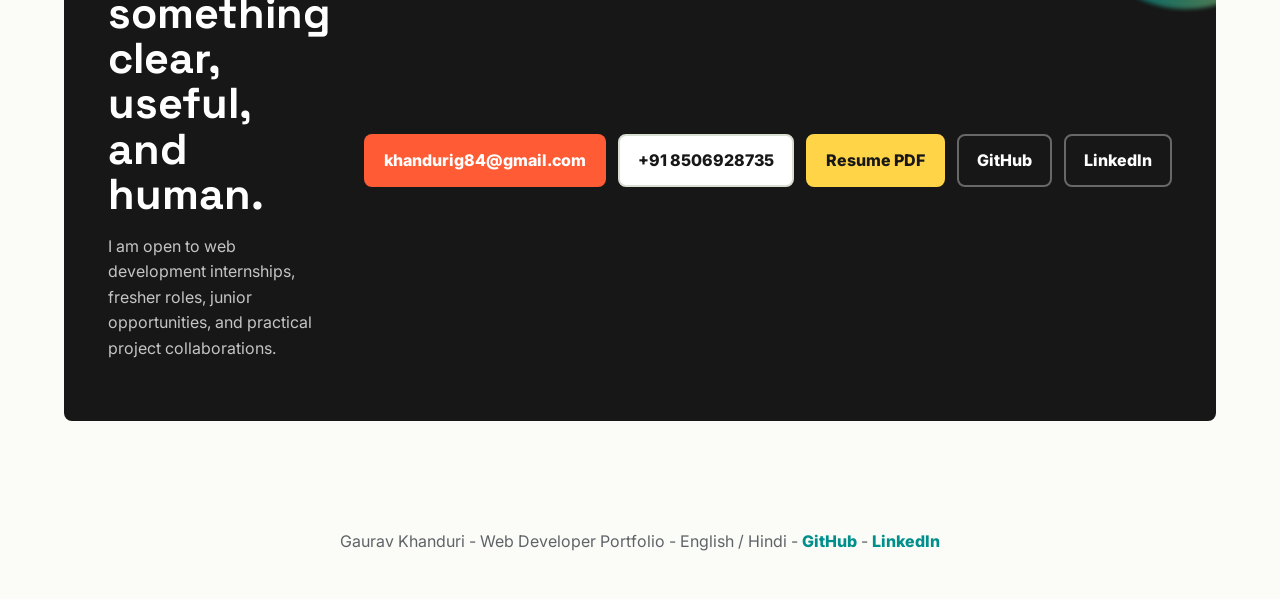
==== commit beaea04d: "Add files via upload" ====
--- a/index.html
+++ b/index.html
@@ -54,6 +54,10 @@
           <a class="button secondary" href="mailto:khandurig84@gmail.com">Email Me</a>
           <a class="button resume-button" href="assets/Gaurav-Khanduri-Resume.pdf" download>Download Resume</a>
         </div>
+        <div class="social-links" aria-label="Professional profiles">
+          <a href="https://github.com/GauravKhanduri2002" target="_blank" rel="noreferrer">GitHub</a>
+          <a href="https://www.linkedin.com/in/gaurav-khanduri-a20877207" target="_blank" rel="noreferrer">LinkedIn</a>
+        </div>
       </div>
       <aside class="hero-lab" aria-label="Portfolio highlights">
         <div class="lab-topbar">
@@ -120,7 +124,7 @@
           </p>
         </div>
         <div class="profile-panel">
-          <img src="https://images.unsplash.com/photo-1551434678-e076c223a692?auto=format&fit=crop&w=900&q=80" alt="Team reviewing a digital product on laptops">
+          <img class="profile-photo" src="assets/gaurav-profile.jpeg" alt="Gaurav Khanduri portrait">
           <div>
             <span>Current Direction</span>
             <strong>Frontend foundations, portfolio projects, data-friendly interfaces</strong>
@@ -156,14 +160,12 @@
 
     <section class="section work-section reveal-section" id="work">
       <div class="section-heading">
-        <p class="eyebrow">Practice Work</p>
-        <h2>Project ideas shaped by real work experience.</h2>
+        <p class="eyebrow">Projects</p>
+        <h2>Mini projects shaped by real work experience.</h2>
       </div>
       <div class="project-grid">
         <article class="project-card accent-coral motion-card">
-          <div class="project-visual">
-            <span></span><span></span><span></span>
-          </div>
+          <img class="project-image" src="https://images.unsplash.com/photo-1551288049-bebda4e38f71?auto=format&fit=crop&w=900&q=80" alt="Analytics dashboard on a laptop screen">
           <span class="project-tag">Portfolio Project</span>
           <h3>Customer Support Dashboard</h3>
           <p>A responsive dashboard concept for tracking customer queries, issue categories, resolution status, and daily support performance.</p>
@@ -172,11 +174,12 @@
             <li>Charts and summary metrics</li>
             <li>Inspired by support operations</li>
           </ul>
+          <div class="project-actions">
+            <a class="project-link" href="projects/customer-support-dashboard.html">Open Project</a>
+          </div>
         </article>
         <article class="project-card accent-green motion-card">
-          <div class="project-visual">
-            <span></span><span></span><span></span>
-          </div>
+          <img class="project-image" src="https://images.unsplash.com/photo-1500530855697-b586d89ba3ee?auto=format&fit=crop&w=900&q=80" alt="Airport travel scene with people moving through a terminal">
           <span class="project-tag">Portfolio Project</span>
           <h3>Travel Feedback Analyzer</h3>
           <p>A clean interface concept for categorizing airline passenger feedback and highlighting common service gaps.</p>
@@ -185,11 +188,12 @@
             <li>Simple filtering experience</li>
             <li>Based on airline process exposure</li>
           </ul>
+          <div class="project-actions">
+            <a class="project-link" href="projects/travel-feedback-analyzer.html">Open Project</a>
+          </div>
         </article>
         <article class="project-card accent-yellow motion-card">
-          <div class="project-visual">
-            <span></span><span></span><span></span>
-          </div>
+          <img class="project-image" src="https://images.unsplash.com/photo-1504674900247-0877df9cc836?auto=format&fit=crop&w=900&q=80" alt="Food order dishes arranged on a table">
           <span class="project-tag">Portfolio Project</span>
           <h3>Food Order Help Center</h3>
           <p>A help-center page concept for order issues, payment questions, refunds, and quick support flows.</p>
@@ -198,6 +202,9 @@
             <li>Search-friendly structure</li>
             <li>Built from e-commerce support insight</li>
           </ul>
+          <div class="project-actions">
+            <a class="project-link" href="projects/food-order-help-center.html">Open Project</a>
+          </div>
         </article>
       </div>
     </section>
@@ -257,12 +264,18 @@
         <a class="button primary" href="mailto:khandurig84@gmail.com">khandurig84@gmail.com</a>
         <a class="button secondary" href="tel:+918506928735">+91 8506928735</a>
         <a class="button resume-button" href="assets/Gaurav-Khanduri-Resume.pdf" download>Resume PDF</a>
+        <a class="button social-button" href="https://github.com/GauravKhanduri2002" target="_blank" rel="noreferrer">GitHub</a>
+        <a class="button social-button" href="https://www.linkedin.com/in/gaurav-khanduri-a20877207" target="_blank" rel="noreferrer">LinkedIn</a>
       </div>
     </section>
   </main>
 
   <footer>
-    <p>Gaurav Khanduri - Web Developer Portfolio - English / Hindi</p>
+    <p>
+      Gaurav Khanduri - Web Developer Portfolio - English / Hindi -
+      <a href="https://github.com/GauravKhanduri2002" target="_blank" rel="noreferrer">GitHub</a> -
+      <a href="https://www.linkedin.com/in/gaurav-khanduri-a20877207" target="_blank" rel="noreferrer">LinkedIn</a>
+    </p>
   </footer>
 
   <script src="script.js"></script>
--- a/styles.css
+++ b/styles.css
@@ -348,6 +348,36 @@
   margin-top: 30px;
 }
 
+.social-links {
+  display: flex;
+  flex-wrap: wrap;
+  gap: 14px;
+  margin-top: 22px;
+}
+
+.social-links a {
+  position: relative;
+  color: rgba(255, 255, 255, 0.86);
+  font-weight: 800;
+}
+
+.social-links a::after {
+  position: absolute;
+  left: 0;
+  bottom: -4px;
+  width: 100%;
+  height: 2px;
+  background: var(--yellow);
+  content: "";
+  transform: scaleX(0);
+  transform-origin: left;
+  transition: transform 180ms ease;
+}
+
+.social-links a:hover::after {
+  transform: scaleX(1);
+}
+
 .hero-actions {
   animation: softRise 780ms 520ms ease both;
 }
@@ -406,6 +436,12 @@
   border-color: var(--yellow);
 }
 
+.button.social-button {
+  background: transparent;
+  color: var(--white);
+  border-color: rgba(255, 255, 255, 0.35);
+}
+
 .intro-strip {
   display: grid;
   grid-template-columns: repeat(4, 1fr);
@@ -536,6 +572,12 @@
   width: 100%;
   height: 270px;
   object-fit: cover;
+}
+
+.profile-panel .profile-photo {
+  height: 420px;
+  object-position: center 28%;
+  filter: saturate(1.04) contrast(1.04);
 }
 
 .profile-panel div {
@@ -595,7 +637,13 @@
   background: linear-gradient(135deg, rgba(255, 255, 255, 0.78), transparent 42%);
   content: "";
   opacity: 0;
+  pointer-events: none;
   transition: opacity 220ms ease;
+}
+
+.project-card > * {
+  position: relative;
+  z-index: 1;
 }
 
 .skill-card:hover::before,
@@ -642,31 +690,19 @@
   box-shadow: var(--shadow);
 }
 
-.project-visual {
-  display: grid;
-  grid-template-columns: 1fr 0.7fr;
-  gap: 8px;
-  height: 110px;
+.project-image {
+  width: 100%;
+  height: 170px;
   margin-bottom: 20px;
-}
-
-.project-visual span {
   border-radius: 8px;
-  background: rgba(23, 23, 23, 0.12);
-}
-
-.project-visual span:first-child {
-  grid-row: span 2;
-  background: linear-gradient(135deg, rgba(23, 23, 23, 0.92), rgba(23, 23, 23, 0.52));
-  animation: visualPulse 3s ease-in-out infinite;
-}
-
-.project-visual span:nth-child(2) {
-  background: var(--white);
-}
-
-.project-visual span:nth-child(3) {
-  background: rgba(255, 255, 255, 0.68);
+  object-fit: cover;
+  filter: saturate(1.08) contrast(1.03);
+  transition: transform 260ms ease, filter 260ms ease;
+}
+
+.project-card:hover .project-image {
+  transform: scale(1.03);
+  filter: saturate(1.22) contrast(1.05);
 }
 
 .project-card h3 {
@@ -681,6 +717,30 @@
 
 .project-card li {
   margin: 8px 0;
+}
+
+.project-actions {
+  margin-top: 24px;
+}
+
+.project-link {
+  display: inline-flex;
+  align-items: center;
+  justify-content: center;
+  min-height: 42px;
+  padding: 10px 14px;
+  border: 2px solid var(--ink);
+  border-radius: 8px;
+  background: var(--ink);
+  color: var(--white);
+  font-weight: 800;
+  transition: transform 180ms ease, background 180ms ease, color 180ms ease;
+}
+
+.project-link:hover {
+  transform: translateY(-2px);
+  background: var(--yellow);
+  color: var(--ink);
 }
 
 .accent-coral {
@@ -797,6 +857,11 @@
   text-align: center;
 }
 
+footer a {
+  color: var(--teal);
+  font-weight: 800;
+}
+
 .code-rain {
   position: absolute;
   inset: 96px 5% auto auto;
@@ -928,17 +993,6 @@
 @keyframes marqueeMove {
   to {
     transform: translateX(-50%);
-  }
-}
-
-@keyframes visualPulse {
-  0%,
-  100% {
-    filter: saturate(1);
-  }
-
-  50% {
-    filter: saturate(1.6);
   }
 }
 
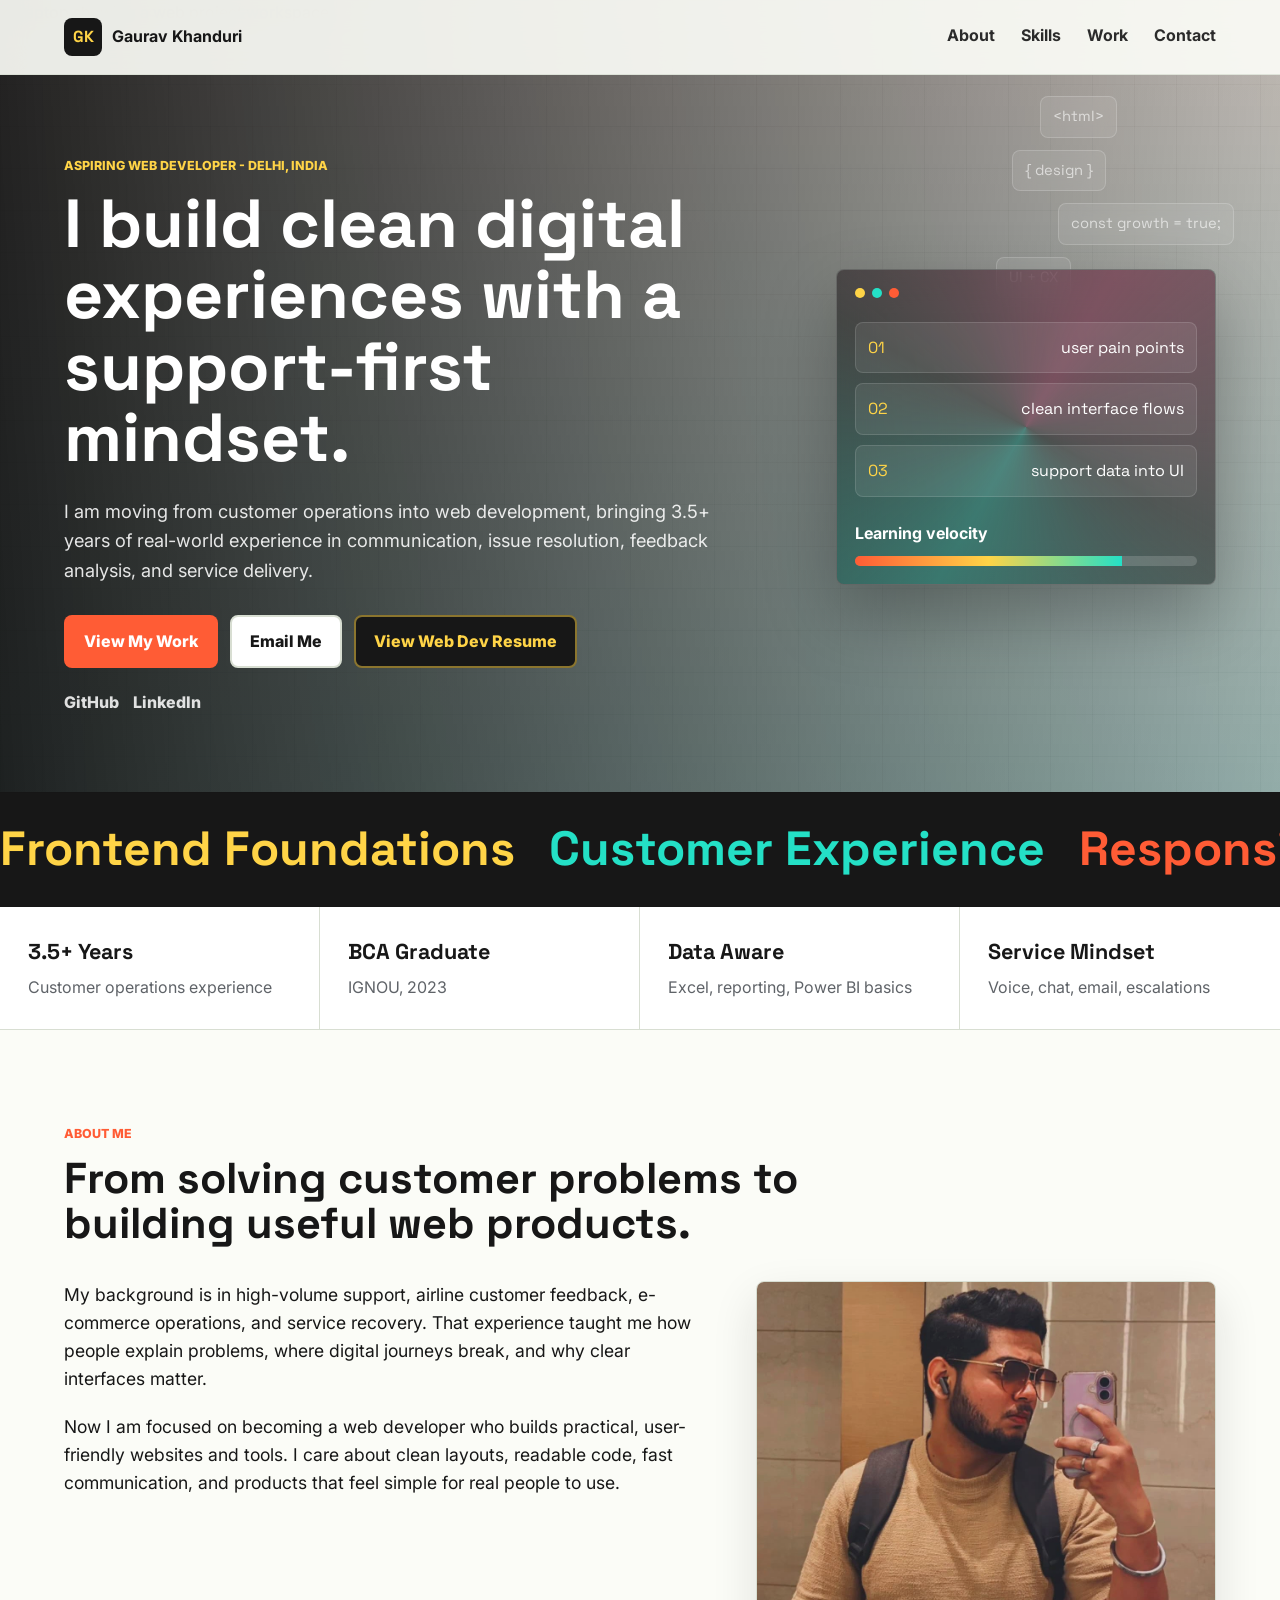
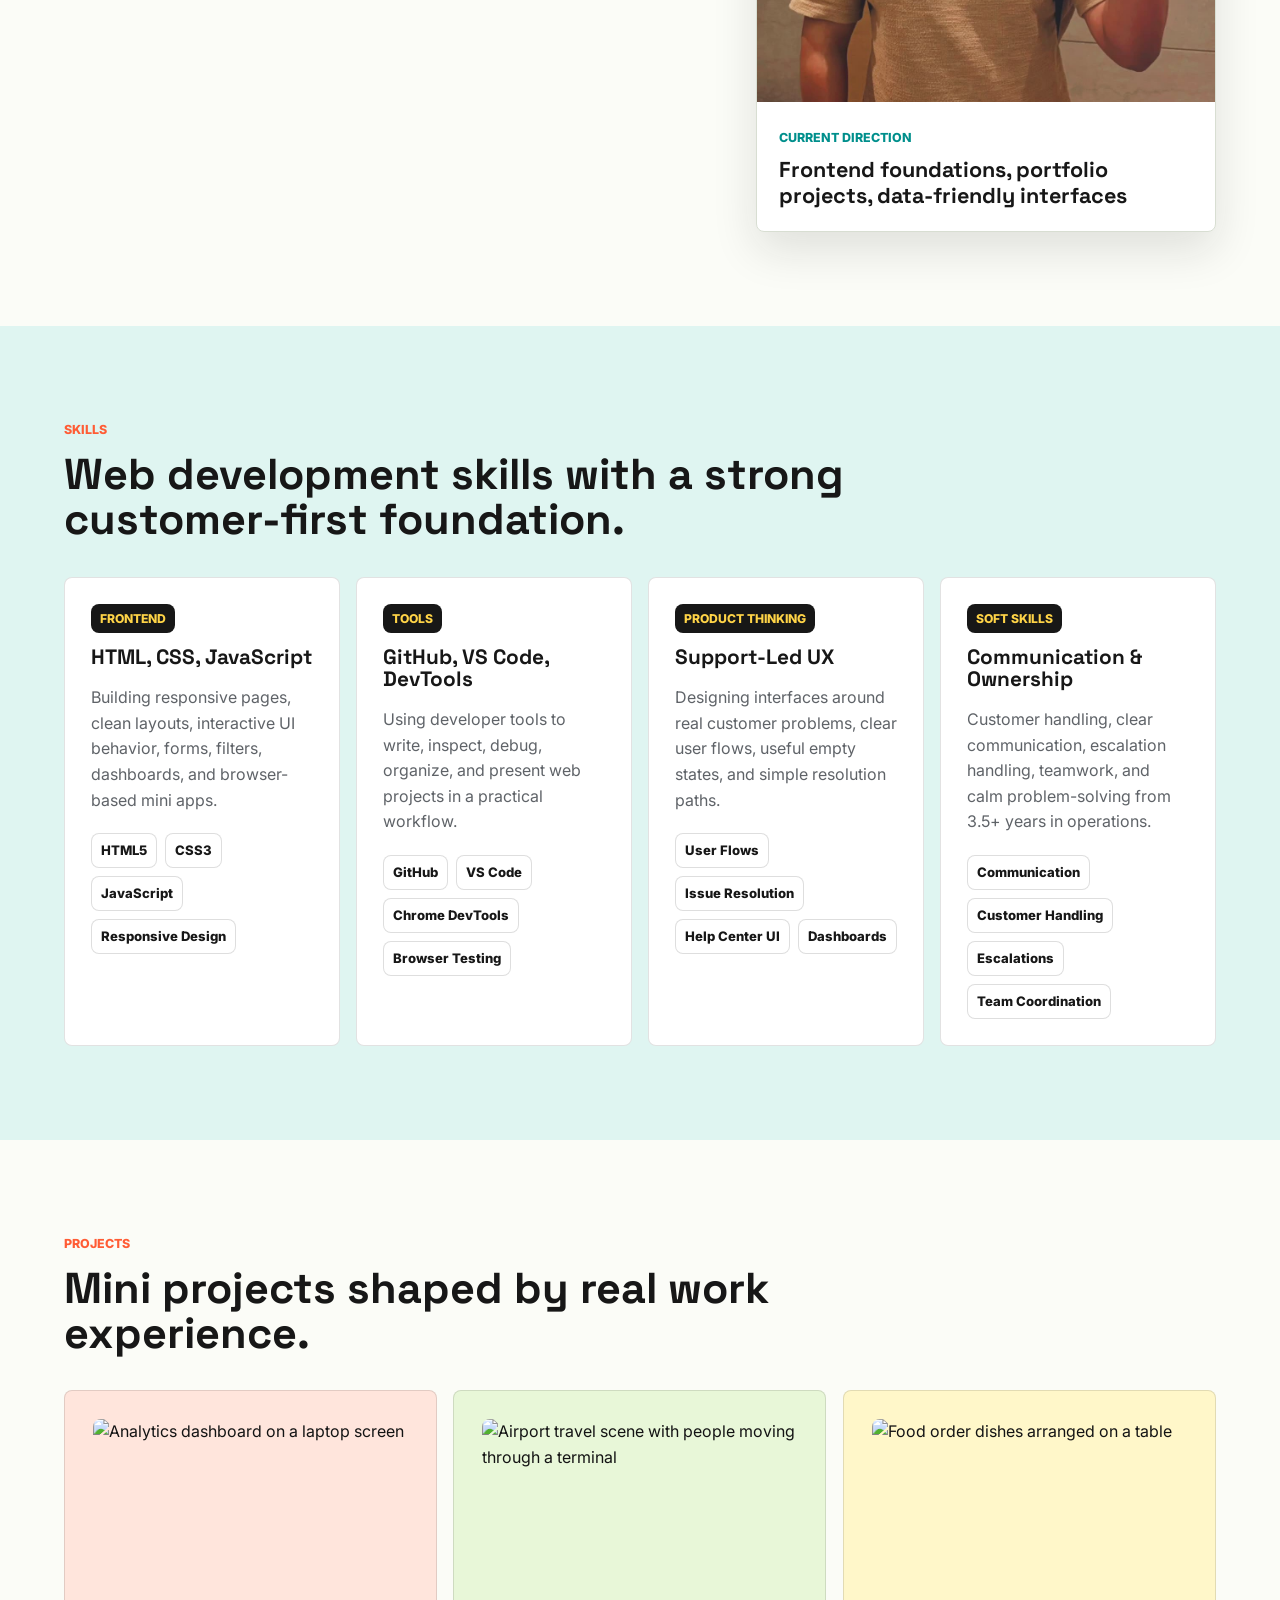
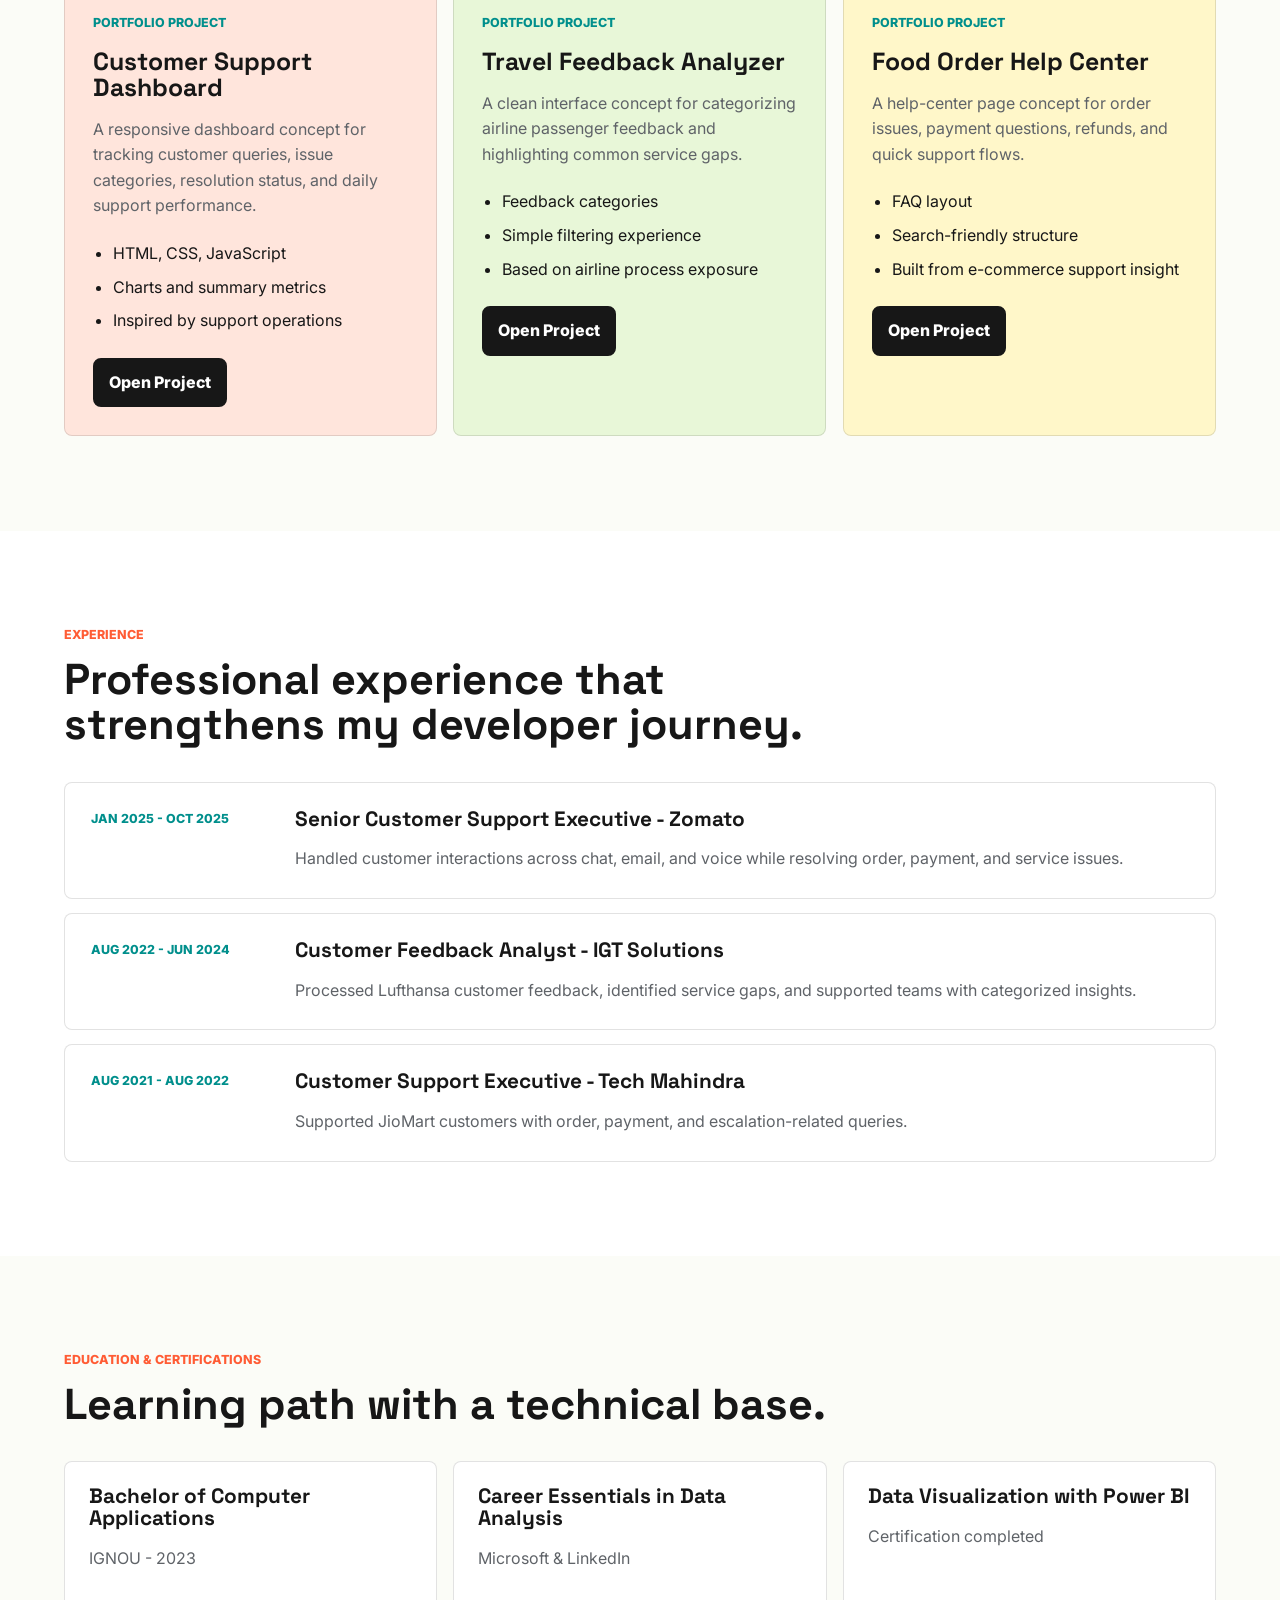
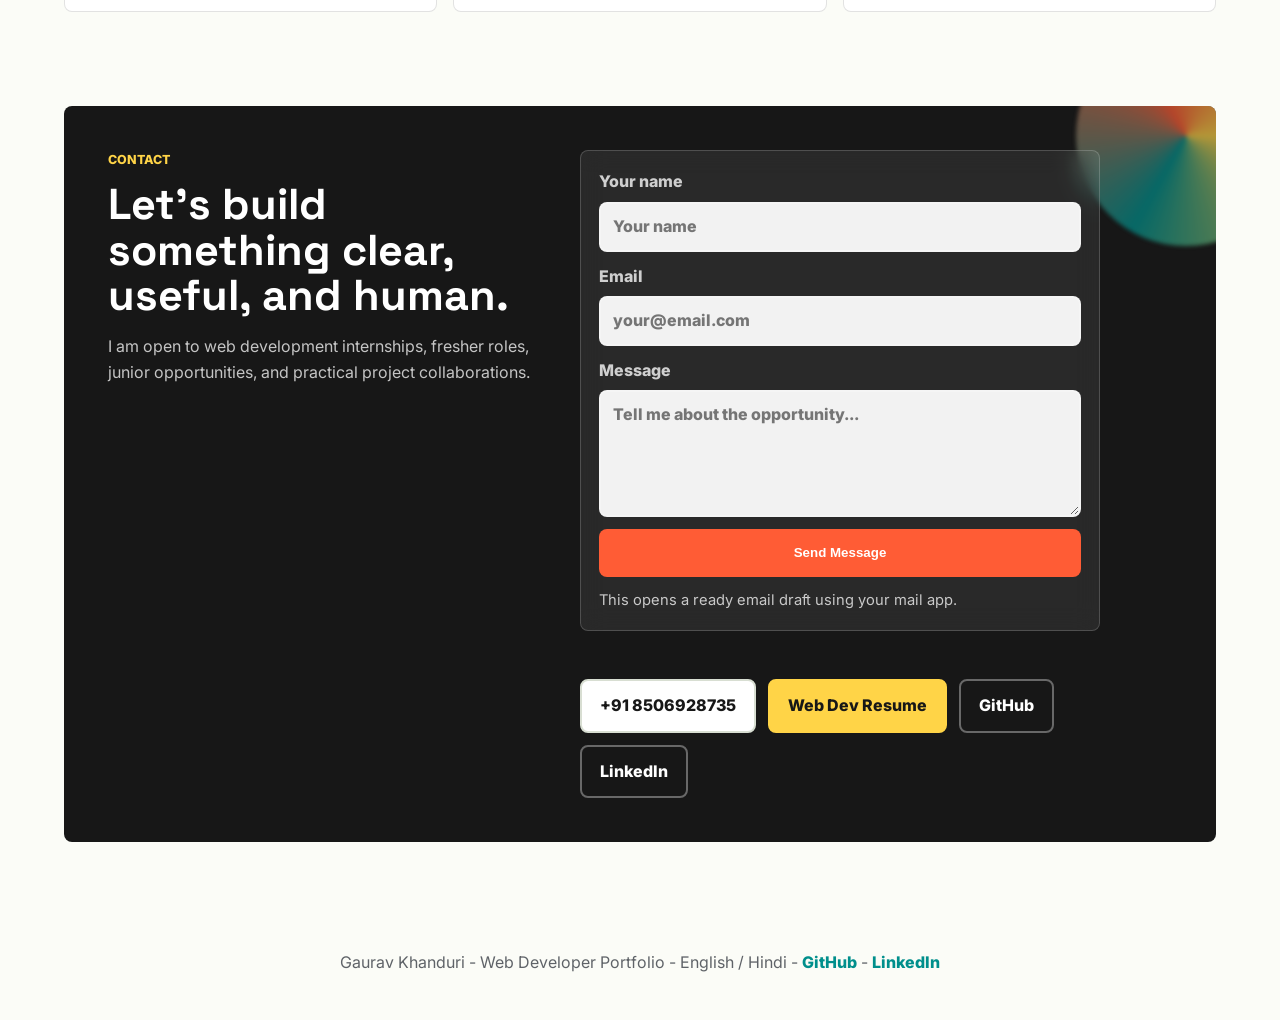
==== commit 23970018: "Add files via upload" ====
--- a/index.html
+++ b/index.html
@@ -5,6 +5,7 @@
   <meta name="viewport" content="width=device-width, initial-scale=1.0">
   <meta name="description" content="Portfolio of Gaurav Khanduri, an aspiring web developer from Delhi with a background in customer operations, airline processes, and data reporting.">
   <title>Gaurav Khanduri | Web Developer Portfolio</title>
+  <link rel="icon" type="image/svg+xml" href="assets/favicon.svg">
   <link rel="preconnect" href="https://fonts.googleapis.com">
   <link rel="preconnect" href="https://fonts.gstatic.com" crossorigin>
   <link href="https://fonts.googleapis.com/css2?family=Inter:wght@400;500;600;700;800&family=Space+Grotesk:wght@600;700&display=swap" rel="stylesheet">
@@ -52,7 +53,7 @@
         <div class="hero-actions">
           <a class="button primary" href="#work">View My Work</a>
           <a class="button secondary" href="mailto:khandurig84@gmail.com">Email Me</a>
-          <a class="button resume-button" href="assets/Gaurav-Khanduri-Resume.pdf" download>Download Resume</a>
+          <a class="button resume-button" href="assets/Gaurav-Khanduri-Frontend-Developer-Resume.html" target="_blank" rel="noreferrer">View Web Dev Resume</a>
         </div>
         <div class="social-links" aria-label="Professional profiles">
           <a href="https://github.com/GauravKhanduri2002" target="_blank" rel="noreferrer">GitHub</a>
@@ -136,24 +137,52 @@
     <section class="section skills-section reveal-section" id="skills">
       <div class="section-heading">
         <p class="eyebrow">Skills</p>
-        <h2>A practical mix of technology, communication, and operations.</h2>
+        <h2>Web development skills with a strong customer-first foundation.</h2>
       </div>
       <div class="skill-lanes">
         <article class="skill-card motion-card">
-          <h3>Web Development Focus</h3>
-          <p>HTML, CSS, responsive layouts, JavaScript fundamentals, portfolio building, clean UI structure.</p>
+          <span class="skill-label">Frontend</span>
+          <h3>HTML, CSS, JavaScript</h3>
+          <p>Building responsive pages, clean layouts, interactive UI behavior, forms, filters, dashboards, and browser-based mini apps.</p>
+          <div class="skill-tags">
+            <span>HTML5</span>
+            <span>CSS3</span>
+            <span>JavaScript</span>
+            <span>Responsive Design</span>
+          </div>
         </article>
         <article class="skill-card motion-card">
-          <h3>Customer Experience</h3>
-          <p>Customer service, query resolution, escalation handling, voice support, chat support, email support.</p>
+          <span class="skill-label">Tools</span>
+          <h3>GitHub, VS Code, DevTools</h3>
+          <p>Using developer tools to write, inspect, debug, organize, and present web projects in a practical workflow.</p>
+          <div class="skill-tags">
+            <span>GitHub</span>
+            <span>VS Code</span>
+            <span>Chrome DevTools</span>
+            <span>Browser Testing</span>
+          </div>
         </article>
         <article class="skill-card motion-card">
-          <h3>Operations</h3>
-          <p>Reservation handling, airline feedback processes, e-commerce support, service coordination.</p>
+          <span class="skill-label">Product Thinking</span>
+          <h3>Support-Led UX</h3>
+          <p>Designing interfaces around real customer problems, clear user flows, useful empty states, and simple resolution paths.</p>
+          <div class="skill-tags">
+            <span>User Flows</span>
+            <span>Issue Resolution</span>
+            <span>Help Center UI</span>
+            <span>Dashboards</span>
+          </div>
         </article>
         <article class="skill-card motion-card">
-          <h3>Data & Tools</h3>
-          <p>CRM tools, Microsoft Excel, basic analysis, reporting, Power BI visualization foundations.</p>
+          <span class="skill-label">Soft Skills</span>
+          <h3>Communication & Ownership</h3>
+          <p>Customer handling, clear communication, escalation handling, teamwork, and calm problem-solving from 3.5+ years in operations.</p>
+          <div class="skill-tags">
+            <span>Communication</span>
+            <span>Customer Handling</span>
+            <span>Escalations</span>
+            <span>Team Coordination</span>
+          </div>
         </article>
       </div>
     </section>
@@ -260,12 +289,29 @@
         <h2>Let's build something clear, useful, and human.</h2>
         <p>I am open to web development internships, fresher roles, junior opportunities, and practical project collaborations.</p>
       </div>
-      <div class="contact-actions">
-        <a class="button primary" href="mailto:khandurig84@gmail.com">khandurig84@gmail.com</a>
-        <a class="button secondary" href="tel:+918506928735">+91 8506928735</a>
-        <a class="button resume-button" href="assets/Gaurav-Khanduri-Resume.pdf" download>Resume PDF</a>
-        <a class="button social-button" href="https://github.com/GauravKhanduri2002" target="_blank" rel="noreferrer">GitHub</a>
-        <a class="button social-button" href="https://www.linkedin.com/in/gaurav-khanduri-a20877207" target="_blank" rel="noreferrer">LinkedIn</a>
+      <div class="contact-stack">
+        <form class="contact-form" data-contact-form>
+          <label>
+            Your name
+            <input name="name" type="text" placeholder="Your name" required>
+          </label>
+          <label>
+            Email
+            <input name="email" type="email" placeholder="your@email.com" required>
+          </label>
+          <label>
+            Message
+            <textarea name="message" rows="4" placeholder="Tell me about the opportunity..." required></textarea>
+          </label>
+          <button class="button primary" type="submit">Send Message</button>
+          <p class="form-note" data-contact-status>This opens a ready email draft using your mail app.</p>
+        </form>
+        <div class="contact-actions">
+          <a class="button secondary" href="tel:+918506928735">+91 8506928735</a>
+          <a class="button resume-button" href="assets/Gaurav-Khanduri-Frontend-Developer-Resume.html" target="_blank" rel="noreferrer">Web Dev Resume</a>
+          <a class="button social-button" href="https://github.com/GauravKhanduri2002" target="_blank" rel="noreferrer">GitHub</a>
+          <a class="button social-button" href="https://www.linkedin.com/in/gaurav-khanduri-a20877207" target="_blank" rel="noreferrer">LinkedIn</a>
+        </div>
       </div>
     </section>
   </main>
--- a/styles.css
+++ b/styles.css
@@ -671,6 +671,36 @@
   color: var(--muted);
 }
 
+.skill-label {
+  display: inline-flex;
+  margin-bottom: 14px;
+  padding: 5px 9px;
+  border-radius: 8px;
+  background: var(--ink);
+  color: var(--yellow);
+  font-size: 0.76rem;
+  font-weight: 800;
+  text-transform: uppercase;
+}
+
+.skill-tags {
+  display: flex;
+  flex-wrap: wrap;
+  gap: 8px;
+  margin-top: 20px;
+}
+
+.skill-tags span {
+  display: inline-flex;
+  padding: 6px 9px;
+  border: 1px solid rgba(23, 23, 23, 0.14);
+  border-radius: 8px;
+  background: rgba(255, 255, 255, 0.72);
+  color: var(--ink);
+  font-size: 0.82rem;
+  font-weight: 800;
+}
+
 .work-section {
   background: var(--paper);
 }
@@ -812,9 +842,9 @@
 .contact-section {
   position: relative;
   display: grid;
-  grid-template-columns: minmax(0, 1fr) auto;
+  grid-template-columns: minmax(0, 0.86fr) minmax(320px, 520px);
   gap: 30px;
-  align-items: center;
+  align-items: start;
   overflow: hidden;
   margin: 0 5% 5%;
   padding: 44px;
@@ -851,6 +881,60 @@
   color: var(--yellow);
 }
 
+.contact-stack {
+  display: grid;
+  gap: 18px;
+}
+
+.contact-form {
+  display: grid;
+  gap: 12px;
+  padding: 18px;
+  border: 1px solid rgba(255, 255, 255, 0.18);
+  border-radius: 8px;
+  background: rgba(255, 255, 255, 0.08);
+  backdrop-filter: blur(12px);
+}
+
+.contact-form label {
+  display: grid;
+  gap: 7px;
+  color: rgba(255, 255, 255, 0.78);
+  font-weight: 800;
+}
+
+.contact-form input,
+.contact-form textarea {
+  width: 100%;
+  min-height: 46px;
+  padding: 10px 12px;
+  border: 2px solid rgba(255, 255, 255, 0.18);
+  border-radius: 8px;
+  background: rgba(255, 255, 255, 0.94);
+  color: var(--ink);
+  font: inherit;
+}
+
+.contact-form textarea {
+  resize: vertical;
+}
+
+.contact-form .button {
+  border: 0;
+  cursor: pointer;
+}
+
+.form-note {
+  margin: 0;
+  color: rgba(255, 255, 255, 0.7);
+  font-size: 0.92rem;
+}
+
+.form-note.is-success {
+  color: var(--yellow);
+  font-weight: 800;
+}
+
 footer {
   padding: 28px 5%;
   color: var(--muted);
@@ -1039,6 +1123,10 @@
 }
 
 @media (max-width: 720px) {
+  body::before {
+    background-size: 28px 28px;
+  }
+
   .site-header {
     padding: 14px 18px;
   }
@@ -1138,4 +1226,18 @@
   .button {
     width: 100%;
   }
-}
+
+  .contact-actions,
+  .hero-actions,
+  .social-links {
+    display: grid;
+    grid-template-columns: 1fr;
+  }
+
+  .project-card,
+  .skill-card,
+  .education-list article,
+  .timeline article {
+    transform: none !important;
+  }
+}
